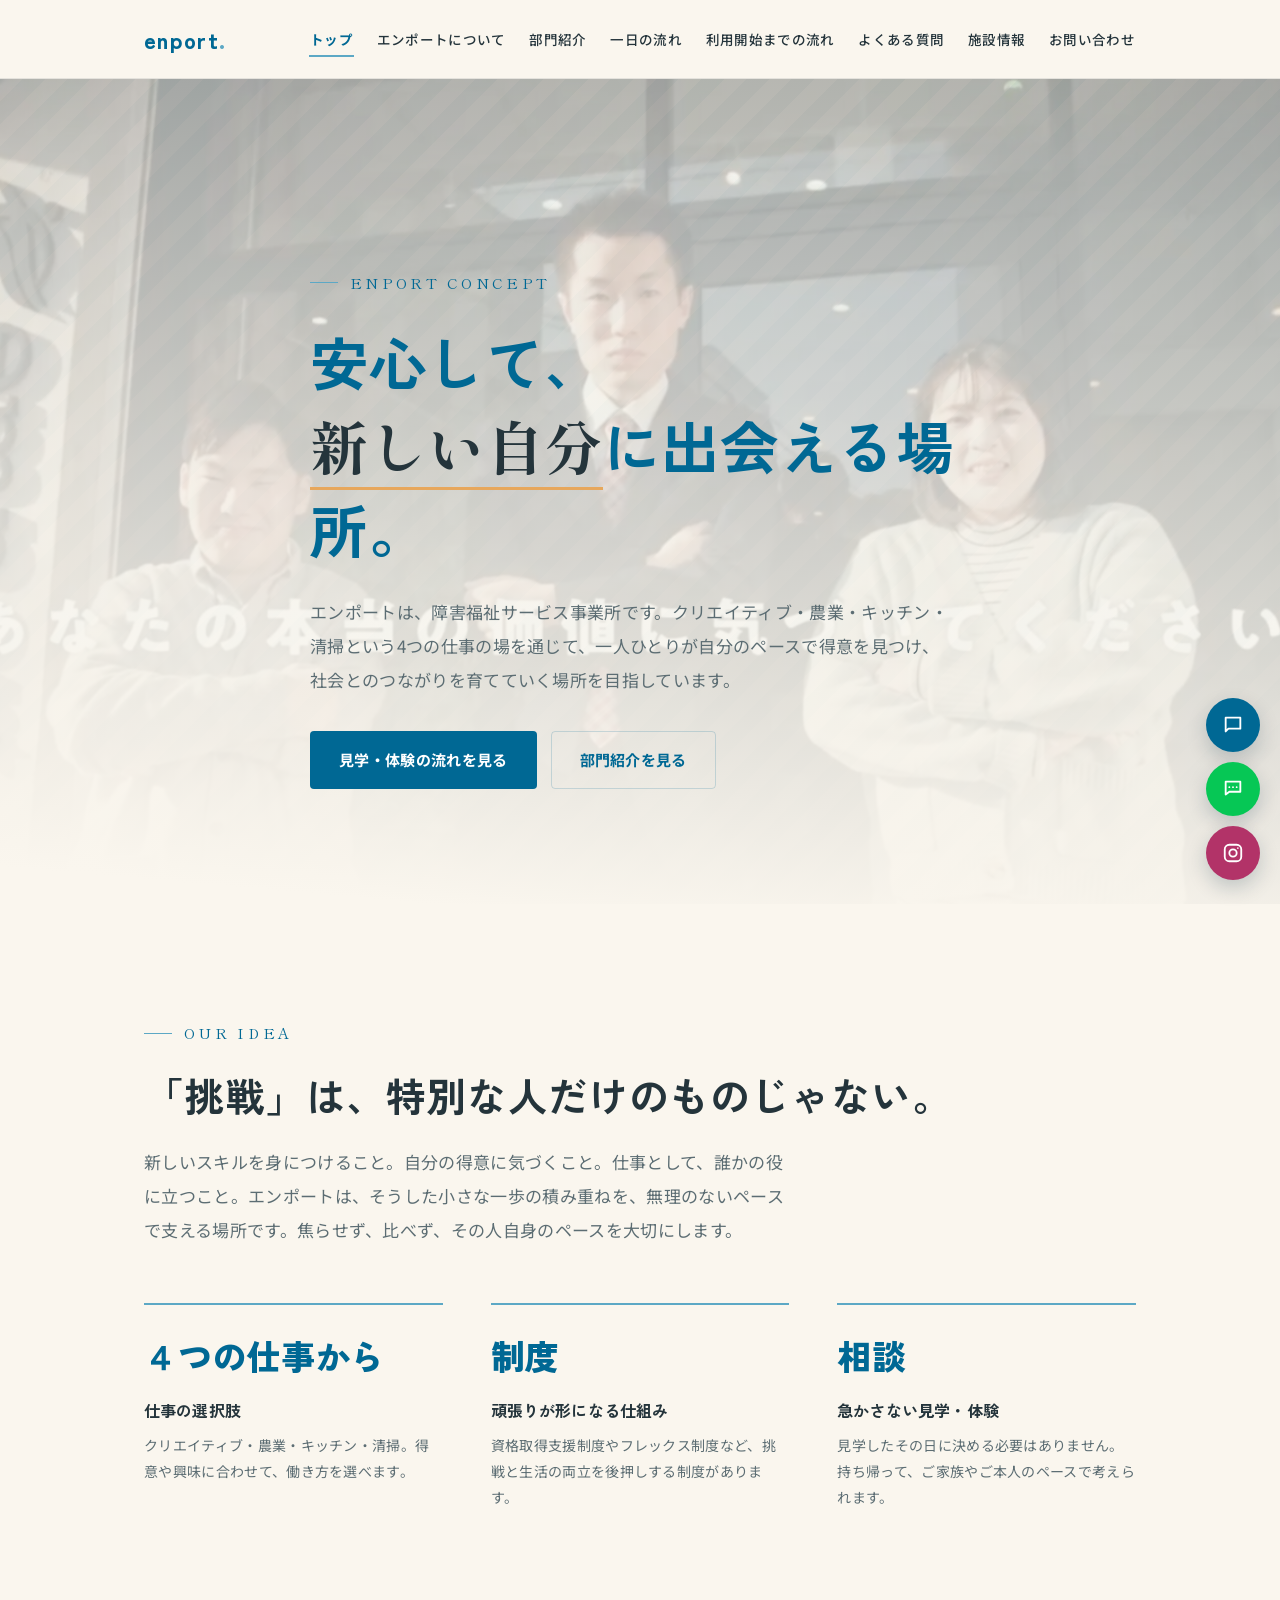
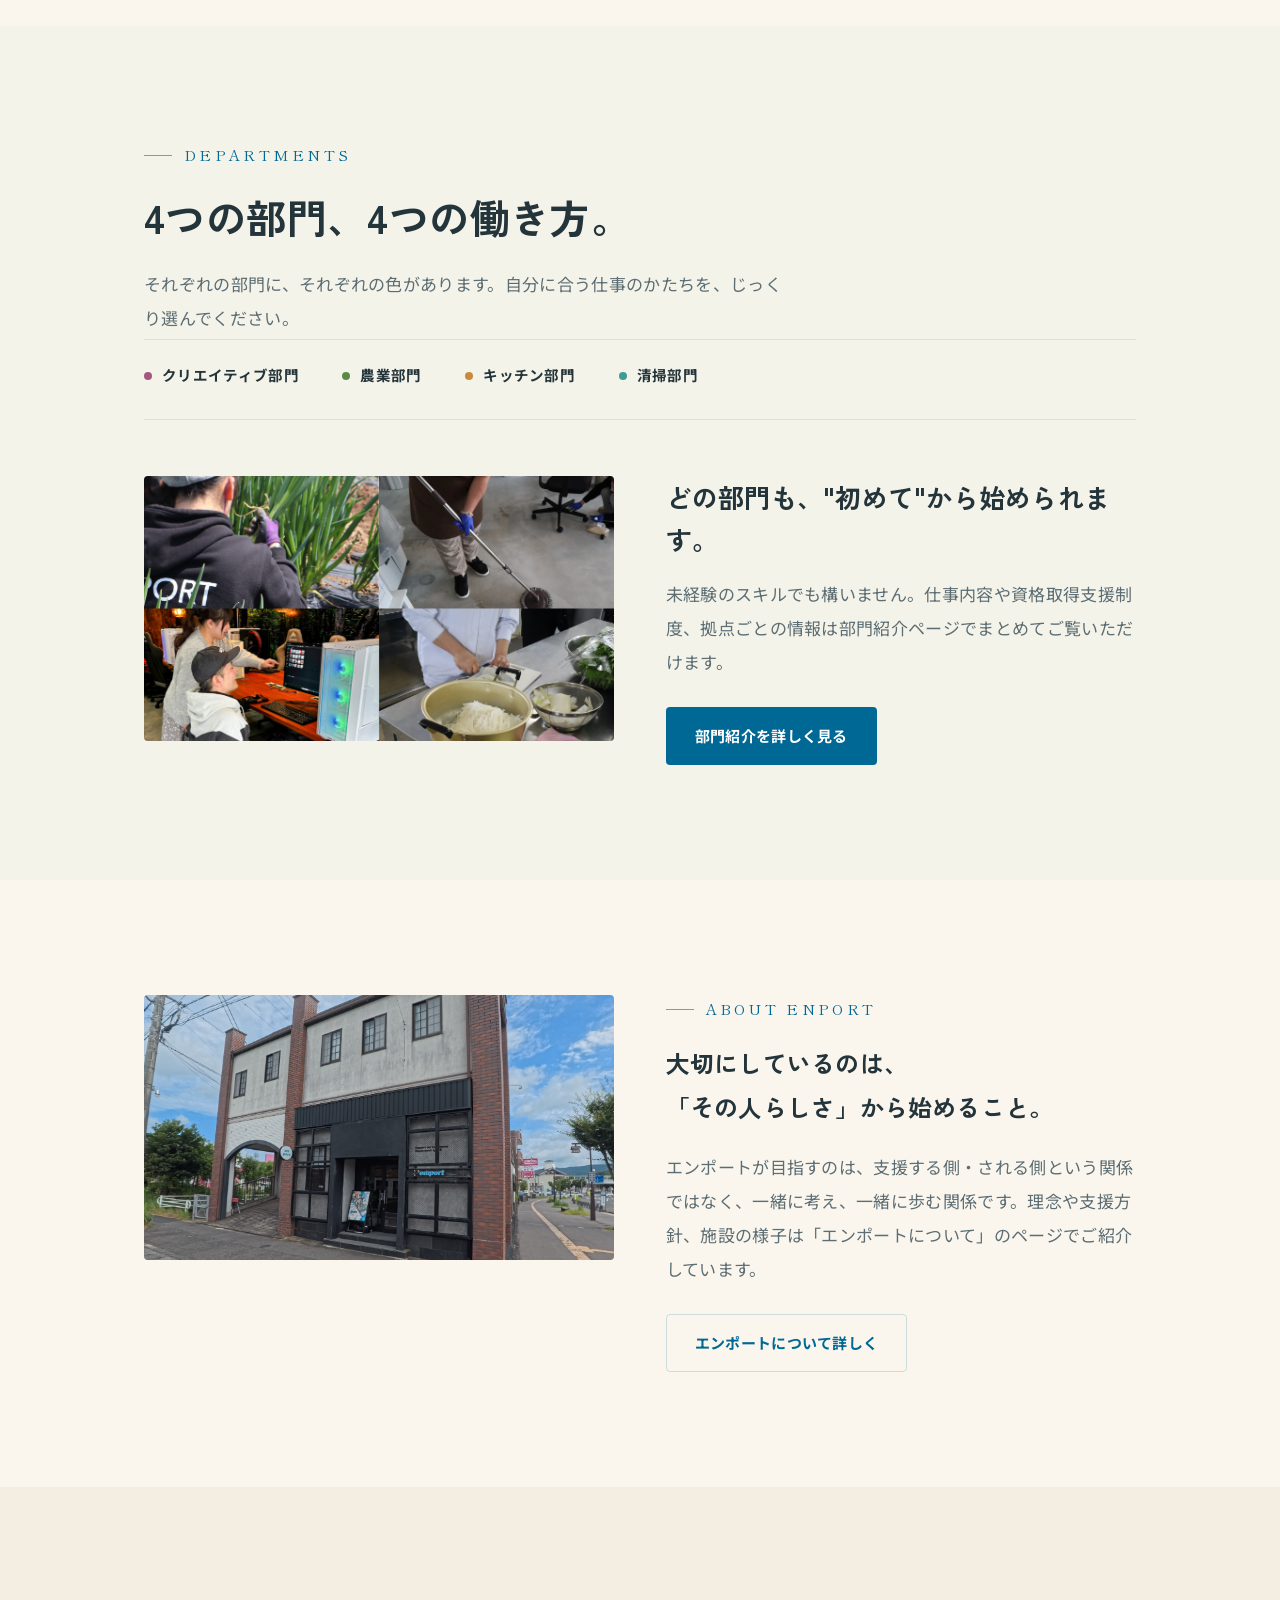
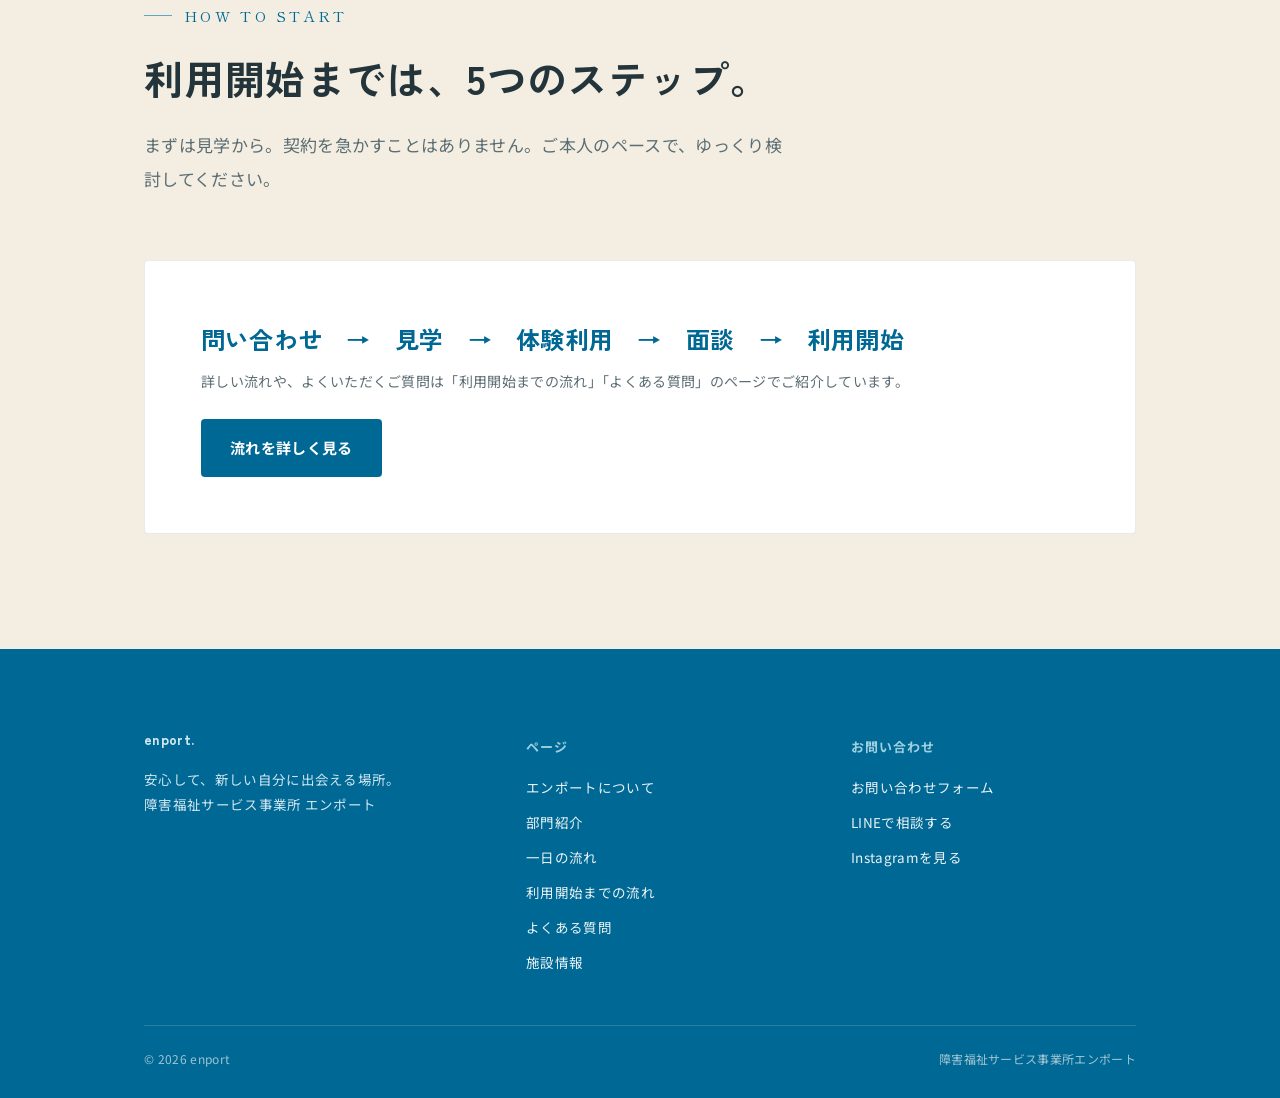
==== index.html @ c1e2d9fb "Add files via upload" ====
<!DOCTYPE html>
<html lang="ja">
<head>
<meta charset="UTF-8">
<meta name="viewport" content="width=device-width, initial-scale=1.0">
<title>エンポート｜安心して、一歩を踏み出せる場所</title>
<meta name="description" content="エンポートは、クリエイティブ・農業・キッチン・清掃の4つの部門から自分に合った働き方を選べる福祉サービス事業所です。見学・体験は随時受付中。">
<link rel="stylesheet" href="css/style.css">
</head>
<body>

<header class="site-header">
  <div class="wrap">
    <a href="index.html" class="logo">enport<span>.</span></a>
    <nav class="main-nav" id="mainNav">
      <ul>
        <li><a href="index.html" aria-current="page">トップ</a></li>
        <li><a href="about.html">エンポートについて</a></li>
        <li><a href="departments.html">部門紹介</a></li>
        <li><a href="daily-flow.html">一日の流れ</a></li>
        <li><a href="process.html">利用開始までの流れ</a></li>
        <li><a href="faq.html">よくある質問</a></li>
        <li><a href="access.html">施設情報</a></li>
        <li><a href="contact.html">お問い合わせ</a></li>
      </ul>
    </nav>
    <button class="nav-toggle" aria-expanded="false" aria-controls="mainNav" aria-label="メニューを開く">
      <span></span>
    </button>
  </div>
</header>

<main>

  <!-- ============================================================
       HERO ─ 背景動画（薄い透過）＋ 明るいスクリムで文字を読みやすく
       使用予定動画：images/top-main-video.mp4
       代替ポスター画像：images/top-main-poster.jpg
       ============================================================ -->
  <section class="hero hero--video">
    <div class="hero-media" style="--ph-a:#dce9ec;--ph-b:#c9dee3;">
      <video class="hero-video" autoplay muted loop playsinline
             poster="images/top-main-poster.jpg"
             onerror="this.style.display='none'">
        <!-- 使用予定動画：PC作業／デザイン制作／調理風景／農作業／清掃活動／利用者とスタッフの関わり を短いカットでつないだループ映像 -->
        <source src="images/top-main-video.mp4" type="video/mp4">
      </video>
    </div>
    <div class="hero-scrim"></div>

    <div class="wrap hero-copy-wrap">
      <div class="hero-copy">
        <p class="eyebrow">ENPORT CONCEPT</p>
        <h1>安心して、<br><em>新しい自分</em>に出会える場所。</h1>
        <p class="lede">エンポートは、障害福祉サービス事業所です。クリエイティブ・農業・キッチン・清掃という4つの仕事の場を通じて、一人ひとりが自分のペースで得意を見つけ、社会とのつながりを育てていく場所を目指しています。</p>
        <div class="hero-cta">
          <a href="process.html" class="btn btn--primary">見学・体験の流れを見る</a>
          <a href="departments.html" class="btn btn--ghost">部門紹介を見る</a>
        </div>
      </div>
    </div>
  </section>

  <!-- PHILOSOPHY -->
  <section class="section">
    <div class="wrap">
      <p class="eyebrow reveal">OUR IDEA</p>
      <h2 class="headline reveal">「挑戦」は、特別な人だけのものじゃない。</h2>
      <p class="lede reveal" style="margin-top:20px;">新しいスキルを身につけること。自分の得意に気づくこと。仕事として、誰かの役に立つこと。エンポートは、そうした小さな一歩の積み重ねを、無理のないペースで支える場所です。焦らせず、比べず、その人自身のペースを大切にします。</p>

      <div class="value-row">
        <div class="value-item reveal">
          <p class="num">４つの仕事から</p>
          <h4>仕事の選択肢</h4>
          <p>クリエイティブ・農業・キッチン・清掃。得意や興味に合わせて、働き方を選べます。</p>
        </div>
        <div class="value-item reveal delay-1">
          <p class="num">制度</p>
          <h4>頑張りが形になる仕組み</h4>
          <p>資格取得支援制度やフレックス制度など、挑戦と生活の両立を後押しする制度があります。</p>
        </div>
        <div class="value-item reveal delay-2">
          <p class="num">相談</p>
          <h4>急かさない見学・体験</h4>
          <p>見学したその日に決める必要はありません。持ち帰って、ご家族やご本人のペースで考えられます。</p>
        </div>
      </div>
    </div>
  </section>

  <!-- DEPARTMENTS ─ カード羅列ではなくテキストタブ＋1枚の写真で導線 -->
  <section class="section section--wash">
    <div class="wrap">
      <p class="eyebrow reveal">DEPARTMENTS</p>
      <h2 class="headline reveal">4つの部門、4つの働き方。</h2>
      <p class="lede reveal" style="margin-top:20px;">それぞれの部門に、それぞれの色があります。自分に合う仕事のかたちを、じっくり選んでください。</p>

      <div class="dept-tabs reveal">
        <a href="departments.html#creative" class="dept-tab" style="--tab-color:var(--dept-creative)"><span class="dot"></span>クリエイティブ部門</a>
        <a href="departments.html#agriculture" class="dept-tab" style="--tab-color:var(--dept-agri)"><span class="dot"></span>農業部門</a>
        <a href="departments.html#cooking" class="dept-tab" style="--tab-color:var(--dept-cook)"><span class="dot"></span>キッチン部門</a>
        <a href="departments.html#cleaning" class="dept-tab" style="--tab-color:var(--dept-clean)"><span class="dot"></span>清掃部門</a>
      </div>

      <div class="grid-2 mt-56">
        <div class="reveal-left">
          <div class="photo-frame photo-frame--wide">
            <!-- 使用予定画像：images/top-departments-group.jpg -->
            <img src="images/top-departments-group.jpg" alt="4部門の作業風景" class="photo-real"
                 onload="this.classList.add('is-loaded'); this.nextElementSibling.style.display='none';"
                 onerror="this.remove();">
            <span class="photo-label">写真：4部門の作業風景（コラージュ）</span>
          </div>
        </div>
        <div class="reveal-right" style="display:flex; flex-direction:column; justify-content:center;">
          <h3 class="sub-headline">どの部門も、"初めて"から始められます。</h3>
          <p class="lede" style="margin-top:18px;">未経験のスキルでも構いません。仕事内容や資格取得支援制度、拠点ごとの情報は部門紹介ページでまとめてご覧いただけます。</p>
          <a href="departments.html" class="btn btn--primary" style="margin-top:28px; align-self:flex-start;">部門紹介を詳しく見る</a>
        </div>
      </div>
    </div>
  </section>

  <!-- ABOUT TEASER -->
  <section class="section">
    <div class="wrap grid-2">
      <div class="reveal-left">
        <div class="photo-frame photo-frame--wide">
          <!-- 使用予定画像：images/top-concept.jpg -->
          <img src="images/top-concept.jpg" alt="施設外観、または相談風景" class="photo-real"
               onload="this.classList.add('is-loaded'); this.nextElementSibling.style.display='none';"
               onerror="this.remove();">
          <span class="photo-label">写真：施設外観 または 相談風景</span>
        </div>
      </div>
      <div class="reveal-right">
        <p class="eyebrow">ABOUT ENPORT</p>
        <h2 class="sub-headline">大切にしているのは、<br>「その人らしさ」から始めること。</h2>
        <p class="lede" style="margin-top:20px;">エンポートが目指すのは、支援する側・される側という関係ではなく、一緒に考え、一緒に歩む関係です。理念や支援方針、施設の様子は「エンポートについて」のページでご紹介しています。</p>
        <a href="about.html" class="btn btn--ghost" style="margin-top:28px;">エンポートについて詳しく</a>
      </div>
    </div>
  </section>

  <!-- PROCESS TEASER（明るいパネルに変更） -->
  <section class="section section--paper-deep">
    <div class="wrap">
      <p class="eyebrow reveal">HOW TO START</p>
      <h2 class="headline reveal">利用開始までは、5つのステップ。</h2>
      <p class="lede reveal" style="margin-top:20px;">まずは見学から。契約を急かすことはありません。ご本人のペースで、ゆっくり検討してください。</p>

      <div class="cta-band reveal">
        <div>
          <h3>問い合わせ　→　見学　→　体験利用　→　面談　→　利用開始</h3>
          <p>詳しい流れや、よくいただくご質問は「利用開始までの流れ」「よくある質問」のページでご紹介しています。</p>
        </div>
        <a href="process.html" class="btn btn--primary">流れを詳しく見る</a>
      </div>
    </div>
  </section>

</main>

<footer class="site-footer">
  <div class="wrap">
    <div class="footer-grid">
      <div>
        <p class="footer-logo">enport.</p>
        <p>安心して、新しい自分に出会える場所。<br>障害福祉サービス事業所 エンポート</p>
      </div>
      <div>
        <h5>ページ</h5>
        <ul>
          <li><a href="about.html">エンポートについて</a></li>
          <li><a href="departments.html">部門紹介</a></li>
          <li><a href="daily-flow.html">一日の流れ</a></li>
          <li><a href="process.html">利用開始までの流れ</a></li>
          <li><a href="faq.html">よくある質問</a></li>
          <li><a href="access.html">施設情報</a></li>
        </ul>
      </div>
      <div>
        <h5>お問い合わせ</h5>
        <ul>
          <li><a href="contact.html">お問い合わせフォーム</a></li>
          <li><a href="#">LINEで相談する</a></li>
          <li><a href="#">Instagramを見る</a></li>
        </ul>
      </div>
    </div>
    <div class="footer-bottom">
      <p>&copy; <span data-year></span> enport</p>
      <p>障害福祉サービス事業所エンポート</p>
    </div>
  </div>
</footer>

<div class="floating-contact">
  <a href="contact.html" class="fc-btn fc-btn--contact" data-label="お問い合わせ" aria-label="お問い合わせ">
    <svg viewBox="0 0 24 24" fill="none" stroke="currentColor" stroke-width="2" stroke-linecap="round" stroke-linejoin="round"><path d="M4 4h16v12H7l-3 3z"/></svg>
  </a>
  <a href="#" class="fc-btn fc-btn--line" data-label="LINEで相談" aria-label="LINEで相談">
    <svg viewBox="0 0 24 24" fill="none" stroke="currentColor" stroke-width="2" stroke-linecap="round" stroke-linejoin="round"><path d="M4 4h16v11H8l-4 3z"/><path d="M8 10h.01M12 10h.01M16 10h.01"/></svg>
  </a>
  <a href="#" class="fc-btn fc-btn--instagram" data-label="Instagramを見る" aria-label="Instagramを見る">
    <svg viewBox="0 0 24 24" fill="none" stroke="currentColor" stroke-width="2" stroke-linecap="round" stroke-linejoin="round"><rect x="3" y="3" width="18" height="18" rx="5"/><circle cx="12" cy="12" r="4"/><circle cx="17.3" cy="6.7" r="0.9" fill="currentColor" stroke="none"/></svg>
  </a>
</div>

<script src="js/main.js"></script>
</body>
</html>
---- css/style.css ----
@import url('https://fonts.googleapis.com/css2?family=Noto+Sans+JP:wght@400;500;600;700&family=Zen+Kaku+Gothic+New:wght@500;700;900&family=Shippori+Mincho:wght@500;600&display=swap');

/* =========================================================
   Design Tokens
   ========================================================= */
:root{
  /* Brand core */
  --deep: #006894;
  --sky: #5ca8c5;
  --green-wash: rgba(68,149,82,0.03);

  /* Paper & ink */
  --paper: #FAF6EE;
  --paper-deep: #F3EEE1;
  --ink: #24343B;
  --ink-soft: #5C6D73;
  --line: rgba(0,104,148,0.18);
  --line-soft: rgba(36,52,59,0.10);

  /* Department index colors ─ カラフルだが同系統のトーンで統一 */
  --dept-creative: #A6567C;   /* クリエイティブ：創造の紫紅 */
  --dept-agri:     #5C8A46;   /* 農業：葉の緑 */
  --dept-cook:     #C98A3C;   /* 調理：温かい琥珀 */
  --dept-clean:    #3E9C93;   /* 清掃：清潔なティール */

  /* Sunlit accent（陽だまり） */
  --sun: #E7A75C;
  --sun-deep: #C98639;

  /* Type */
  --font-display: 'Zen Kaku Gothic New', 'Noto Sans JP', sans-serif;
  --font-body: 'Noto Sans JP', sans-serif;
  --font-accent: 'Shippori Mincho', serif;

  /* Layout */
  --content-w: 1120px;
  --gutter: clamp(20px, 5vw, 64px);
  --radius-s: 4px;
}

*{ box-sizing: border-box; }
html{ scroll-behavior: smooth; }
body{
  margin:0;
  font-family: var(--font-body);
  color: var(--ink);
  background: var(--paper);
  line-height: 1.85;
  -webkit-font-smoothing: antialiased;
  letter-spacing: .02em;
}
img{ max-width:100%; display:block; }
a{ color: inherit; text-decoration: none; }
h1,h2,h3,h4{ font-family: var(--font-display); margin:0; font-weight:700; letter-spacing: .01em; }
p{ margin:0; }
ul{ margin:0; padding:0; list-style:none; }
button{ font-family: inherit; }

:focus-visible{
  outline: 3px solid var(--sun-deep);
  outline-offset: 3px;
}

@media (prefers-reduced-motion: reduce){
  *{ animation-duration:.001ms !important; animation-iteration-count:1 !important; transition-duration:.001ms !important; scroll-behavior:auto !important; }
}

.wrap{
  max-width: var(--content-w);
  margin: 0 auto;
  padding-left: var(--gutter);
  padding-right: var(--gutter);
}

.section{
  padding: clamp(56px, 9vw, 132px) 0;
}
.section--wash{ background: var(--green-wash); }
.section--paper-deep{ background: var(--paper-deep); }

.eyebrow{
  display:flex;
  align-items:center;
  gap: 12px;
  font-family: var(--font-accent);
  font-size: 15px;
  letter-spacing: .22em;
  color: var(--deep);
  margin-bottom: 18px;
}
.eyebrow::before{
  content:"";
  width: 28px; height: 1px;
  background: var(--sky);
}
h2.headline{
  font-size: clamp(26px, 3.4vw, 40px);
  line-height: 1.5;
}
h3.sub-headline{
  font-size: clamp(20px,2.4vw,26px);
  line-height:1.6;
}

.lede{
  font-size: 17px;
  color: var(--ink-soft);
  max-width: 640px;
  line-height: 2;
}

/* =========================================================
   Header / Navigation
   ========================================================= */
.site-header{
  position: sticky; top:0; z-index: 60;
  background: rgba(250,246,238,0.92);
  backdrop-filter: blur(6px);
  border-bottom: 1px solid var(--line-soft);
}
.site-header .wrap{
  display:flex; align-items:center; justify-content:space-between;
  height: 78px;
}
.logo{
  font-family: var(--font-display);
  font-weight:900;
  font-size: 22px;
  color: var(--deep);
  letter-spacing: .06em;
}
.logo span{ color: var(--sky); }

.nav-toggle{
  display:none;
  background:none; border:none; cursor:pointer;
  width:40px; height:34px; position:relative;
}
.nav-toggle span, .nav-toggle span::before, .nav-toggle span::after{
  content:""; position:absolute; left:6px; right:6px; height:2px; background:var(--deep);
  transition: transform .25s ease, opacity .25s ease;
}
.nav-toggle span{ top:16px; }
.nav-toggle span::before{ top:-9px; }
.nav-toggle span::after{ top:9px; }
.nav-toggle[aria-expanded="true"] span{ background:transparent; }
.nav-toggle[aria-expanded="true"] span::before{ transform: translateY(9px) rotate(45deg); }
.nav-toggle[aria-expanded="true"] span::after{ transform: translateY(-9px) rotate(-45deg); }

.main-nav ul{ display:flex; gap: clamp(13px,1.7vw,26px); }
.main-nav a{
  font-size: 13.5px; font-weight:500; color: var(--ink);
  position:relative; padding: 4px 1px;
  white-space:nowrap;
}
.main-nav a::after{
  content:""; position:absolute; left:0; right:0; bottom:-4px; height:2px;
  background: var(--sky); transform: scaleX(0); transform-origin:left;
  transition: transform .25s ease;
}
.main-nav a:hover::after, .main-nav a[aria-current="page"]::after{ transform: scaleX(1); }
.main-nav a[aria-current="page"]{ color: var(--deep); font-weight:700; }

/* =========================================================
   Buttons
   ========================================================= */
.btn{
  display:inline-flex; align-items:center; gap:10px;
  padding: 14px 28px;
  font-size: 15px; font-weight:700;
  border-radius: var(--radius-s);
  border: 1px solid transparent;
  cursor:pointer;
  transition: transform .18s ease, background .2s ease, color .2s ease, border-color .2s ease;
}
.btn--primary{ background: var(--deep); color:#fff; }
.btn--primary:hover{ background:#075276; transform: translateY(-2px); }
.btn--sun{ background: var(--sun); color:#3A2A12; }
.btn--sun:hover{ background: var(--sun-deep); color:#fff; transform: translateY(-2px); }
.btn--ghost{ background:transparent; border-color: var(--line); color: var(--deep); }
.btn--ghost:hover{ border-color: var(--deep); transform: translateY(-2px); }
.btn--ghost.on-deep{ color:#fff; border-color: rgba(255,255,255,.5); }

/* =========================================================
   Hero
   ========================================================= */
.hero{
  position:relative;
  padding: clamp(56px,9vw,120px) 0 clamp(64px,9vw,120px);
  overflow:hidden;
}
.hero::before{
  content:"";
  position:absolute; inset:0;
  background:
    radial-gradient(720px 420px at 82% -10%, rgba(92,168,197,.16), transparent 60%),
    var(--green-wash);
  z-index:-1;
}

/* ---- Video hero (top page) ---- */
.hero--video{
  min-height: min(88vh, 780px);
  display:flex; align-items:center;
  padding: clamp(126px,15vw,190px) 0 clamp(72px,9vw,120px);
}
.hero--video::before{ display:none; }
.hero-media{
  position:absolute; inset:0; z-index:-2;
  background: repeating-linear-gradient(135deg, var(--ph-a,#dce9ec), var(--ph-a,#dce9ec) 16px, var(--ph-b,#c9dee3) 16px, var(--ph-b,#c9dee3) 32px);
}
.hero-video{
  position:absolute; inset:0; width:100%; height:100%;
  object-fit:cover; opacity:.5;
  transform: scale(1.08) translateY(var(--parallax, 0px));
}
.hero-scrim{
  position:absolute; inset:0; z-index:-1;
  background: linear-gradient(185deg, rgba(250,246,238,.32) 0%, rgba(250,246,238,.74) 58%, var(--paper) 96%);
}
.hero--video .hero-copy{ max-width: 660px; }
.hero-copy-wrap{ position:relative; z-index:2; }

@keyframes fadeUpIn{ from{ opacity:0; transform:translateY(18px); } to{ opacity:1; transform:none; } }
.hero-copy .eyebrow{ margin-bottom: 22px; animation: fadeUpIn .8s ease both; animation-delay:.05s; }
.hero-copy h1{
  font-size: clamp(32px, 5vw, 58px);
  line-height: 1.45;
  color: var(--deep);
  animation: fadeUpIn .9s ease both; animation-delay:.22s;
}
.hero-copy h1 em{
  font-style: normal; font-family: var(--font-accent);
  color: var(--ink);
  border-bottom: 3px solid var(--sun);
}
.hero-copy .lede{ margin-top: 24px; margin-bottom: 34px; animation: fadeUpIn .9s ease both; animation-delay:.4s; }
.hero-cta{ display:flex; gap:14px; flex-wrap:wrap; animation: fadeUpIn .9s ease both; animation-delay:.58s; }

.hero-grid{
  display:grid; grid-template-columns: 1.05fr .95fr; gap: clamp(32px,5vw,72px); align-items:center;
}
.hero-photo .photo-frame{ aspect-ratio: 4/5; }

/* =========================================================
   Photo frame ─ signature device（固定比率＋実写真フォールバック）
   ========================================================= */
.photo-frame{
  position:relative;
  aspect-ratio: 4/3;
  border-radius: var(--radius-s);
  overflow:hidden;
  background: repeating-linear-gradient(135deg, var(--ph-a,#dce7ea), var(--ph-a,#dce7ea) 14px, var(--ph-b,#cfe0e4) 14px, var(--ph-b,#cfe0e4) 28px);
}
.photo-frame::before{
  content:"";
  position:absolute; inset:0;
  border: 1px solid var(--line);
  transform: translate(10px,10px);
  z-index:-1;
  border-radius: var(--radius-s);
}
.photo-real{
  position:absolute; inset:0; width:100%; height:100%;
  object-fit:cover;
  opacity:0; transform: scale(1.05);
  transition: opacity 1s ease, transform 1.6s cubic-bezier(.16,.7,.2,1);
}
.photo-real.is-loaded{ opacity:1; transform:scale(1); }
.photo-label{
  position:absolute; left:0; right:0; bottom:0;
  display:flex; align-items:flex-end;
  min-height:100%;
  background: linear-gradient(180deg, rgba(0,104,148,0) 55%, rgba(0,60,86,.55) 100%);
  color:#fff; font-size:13px; font-weight:600; letter-spacing:.04em;
  padding: 14px 16px;
}
.photo-frame--sq{ aspect-ratio: 1/1; }
.photo-frame--wide{ aspect-ratio: 16/9; }
.photo-frame--tall{ aspect-ratio: 3/4; }

/* =========================================================
   Department quick-nav（カード型を避けたテキストタブ）
   ========================================================= */
.dept-tabs{
  display:flex; flex-wrap:wrap; gap: clamp(20px,3.4vw,44px);
  padding: 22px 0; margin-top: 4px;
  border-top:1px solid var(--line-soft); border-bottom:1px solid var(--line-soft);
}
.dept-tab{
  display:inline-flex; align-items:center; gap:10px;
  font-size:14.5px; font-weight:700; color:var(--ink);
  padding-bottom:6px; border-bottom:2px solid transparent;
  transition: border-color .2s ease, color .2s ease;
}
.dept-tab:hover{ border-color: var(--tab-color, var(--sky)); color: var(--tab-color, var(--deep)); }
.dept-tab .dot{ width:8px; height:8px; border-radius:50%; background: var(--tab-color, var(--sky)); flex-shrink:0; }

/* =========================================================
   Philosophy / stats strip
   ========================================================= */
.value-row{
  display:grid; grid-template-columns: repeat(3,1fr); gap: clamp(20px,4vw,48px);
  margin-top: 56px;
}
.value-item{ border-top: 2px solid var(--sky); padding-top: 20px; }
.value-item .num{ font-family: var(--font-display); font-size: 34px; color: var(--deep); font-weight:900; }
.value-item h4{ font-size:16px; margin: 8px 0 8px; }
.value-item p{ font-size: 14px; color: var(--ink-soft); }

/* =========================================================
   Department sections (departments.html)
   ========================================================= */
.dept-section{
  scroll-margin-top: 100px;
  padding: clamp(64px,9vw,128px) 0;
  border-bottom: 1px solid var(--line-soft);
  overflow:hidden;
}
.dept-section:last-of-type{ border-bottom:none; }
.dept-head{ margin-bottom: 32px; }
.dept-eyebrow{
  display:flex; align-items:center; gap:12px;
  font-family: var(--font-accent); font-size:14px; letter-spacing:.2em; font-weight:600;
  color: var(--dept-color, var(--deep));
  margin-bottom: 14px;
}
.dept-eyebrow::before{ content:""; width:28px; height:1px; background: currentColor; }
.dept-name-jp{ font-size: clamp(26px,3.6vw,40px); }

.dept-body{
  display:grid; grid-template-columns: 1fr 1fr; gap: clamp(32px,5vw,64px); align-items:center;
}
.dept-body.reverse{ direction: rtl; }
.dept-body.reverse > *{ direction: ltr; }

/* ---- Alternating slide-in reveal ---- */
.reveal-left{
  opacity:0; transform: translateX(-56px);
  transition: opacity 1s cubic-bezier(.16,.7,.2,1), transform 1s cubic-bezier(.16,.7,.2,1);
}
.reveal-left.is-visible{ opacity:1; transform:none; }
.reveal-right{
  opacity:0; transform: translateX(56px);
  transition: opacity 1s cubic-bezier(.16,.7,.2,1), transform 1s cubic-bezier(.16,.7,.2,1);
}
.reveal-right.is-visible{ opacity:1; transform:none; }
.delay-1.is-visible{ transition-delay:.1s; }
.delay-2.is-visible{ transition-delay:.2s; }

.task-list{ margin-top: 18px; }
.task-list li{
  padding: 12px 0 12px 22px; position:relative;
  border-top: 1px solid var(--line-soft);
  font-size: 14.5px;
}
.task-list li:last-child{ border-bottom: 1px solid var(--line-soft); }
.task-list li::before{
  content:""; position:absolute; left:0; top:20px;
  width:8px; height:8px; border-radius:50%;
  background: var(--dept-color, var(--sky));
}

.perk-box{
  margin-top: 22px;
  background: var(--paper-deep);
  border-left: 3px solid var(--dept-color, var(--sky));
  padding: 18px 22px;
  border-radius: 0 var(--radius-s) var(--radius-s) 0;
}
.perk-box .perk-label{
  font-size:12.5px; font-weight:700; letter-spacing:.08em; color: var(--dept-color, var(--deep));
  margin-bottom:6px;
}
.perk-box p{ font-size:14px; color: var(--ink-soft); }

/* =========================================================
   Timeline (daily-flow.html)
   ========================================================= */
.timeline{ margin-top: 40px; }
.timeline-row{
  display:grid; grid-template-columns: 96px 1fr; gap: 24px;
  padding: 22px 0;
  border-top: 1px solid var(--line-soft);
}
.timeline-row:last-child{ border-bottom: 1px solid var(--line-soft); }
.timeline-time{
  font-family: var(--font-display); font-weight:700; color: var(--deep); font-size:18px;
}
.timeline-label{ font-size:14px; color: var(--ink-soft); margin-top:4px; }
.timeline-content h4{ font-size:16px; }

.flex-note{
  margin-top: 48px;
  background: var(--green-wash);
  padding: clamp(24px,4vw,40px);
  border-radius: var(--radius-s);
  border-left: 3px solid var(--dept-creative);
}
.flex-note .perk-label{
  font-size:12.5px; font-weight:700; letter-spacing:.08em; color: var(--dept-creative);
  margin-bottom:10px;
}

/* =========================================================
   Process (process.html)
   ========================================================= */
.process-steps{
  margin-top: 56px;
  display:flex; flex-direction:column;
}
.process-step{
  display:grid; grid-template-columns: 64px 1fr; gap: 24px;
  padding: 30px 0;
  border-top: 1px solid var(--line-soft);
  position:relative;
}
.process-step:last-child{ border-bottom: 1px solid var(--line-soft); }
.process-step .step-num{
  font-family: var(--font-accent); font-size: 32px; color: var(--sky);
}
.process-step h3{ font-size:19px; margin-bottom:8px; }
.process-step p{ font-size:14.5px; color: var(--ink-soft); max-width: 60ch; }
.process-note{
  font-size: 13px; color: var(--deep); background:#fff; border:1px solid var(--line);
  display:inline-block; padding:6px 12px; border-radius: 999px; margin-top:12px;
}

/* =========================================================
   Access / info tables
   ========================================================= */
.info-table{ margin-top: 40px; width:100%; border-collapse: collapse; }
.info-table tr{ border-top: 1px solid var(--line-soft); }
.info-table tr:last-child{ border-bottom: 1px solid var(--line-soft); }
.info-table th, .info-table td{
  text-align:left; padding: 18px 16px; font-size:14.5px; vertical-align:top;
}
.info-table th{ width: 180px; color: var(--deep); font-weight:700; }
.info-table td{ color: var(--ink-soft); }

/* =========================================================
   Contact
   ========================================================= */
.contact-grid{
  display:grid; grid-template-columns: 1fr 1fr; gap: clamp(28px,5vw,64px);
  margin-top: 44px;
}
.channel-card{
  border:1px solid var(--line-soft); border-radius: var(--radius-s);
  padding: 26px 24px; display:flex; flex-direction:column; gap:10px;
}
.channel-card h3{ font-size:16px; }
.channel-card p{ font-size:13.5px; color: var(--ink-soft); }
.channel-list{ display:grid; gap:14px; grid-template-columns: 1fr 1fr; }

.form-field{ margin-bottom: 20px; }
.form-field label{ display:block; font-size:13.5px; font-weight:700; margin-bottom:8px; }
.form-field input, .form-field textarea, .form-field select{
  width:100%; padding: 13px 14px; font-family: inherit; font-size: 14.5px;
  border: 1px solid var(--line); border-radius: var(--radius-s); background:#fff; color: var(--ink);
}
.form-field textarea{ resize: vertical; min-height: 120px; }
.required{ color: var(--dept-cook); font-size:11px; margin-left:6px; font-weight:700; }

/* =========================================================
   Footer
   ========================================================= */
.site-footer{
  background: var(--deep); color: #EAF3F6;
  padding: 64px 0 28px;
}
.footer-grid{
  display:grid; grid-template-columns: 1.2fr 1fr 1fr; gap: 40px;
  padding-bottom: 40px; border-bottom: 1px solid rgba(255,255,255,.16);
}
.footer-logo{ font-family: var(--font-display); font-weight:900; font-size:22px; }
.footer-grid p{ font-size:13.5px; color:#cfe7f0; margin-top:14px; line-height:1.9; }
.footer-grid h5{ font-size:13px; letter-spacing:.08em; color:#9fd0e0; margin-bottom:16px; }
.footer-grid ul li{ margin-bottom:10px; font-size:13.5px; }
.footer-grid ul a:hover{ text-decoration: underline; }
.footer-bottom{
  padding-top: 22px; font-size:12px; color:#9fc4d1;
  display:flex; justify-content:space-between; flex-wrap:wrap; gap:10px;
}

/* =========================================================
   Floating contact ─ 常時3チャンネル表示
   ========================================================= */
.floating-contact{
  position: fixed; right: 20px; bottom: 20px; z-index: 80;
  display:flex; flex-direction:column; gap:10px;
}
.fc-btn{
  position:relative;
  width: 54px; height:54px; border-radius:50%;
  display:flex; align-items:center; justify-content:center;
  color:#fff; box-shadow: 0 8px 20px rgba(0,40,60,.20);
  transition: transform .18s ease, box-shadow .18s ease;
}
.fc-btn:hover, .fc-btn:focus-visible{
  transform: translateY(-2px) scale(1.04);
  box-shadow: 0 12px 26px rgba(0,40,60,.26);
}
.fc-btn svg{ width:22px; height:22px; }
.fc-btn--contact{ background: var(--deep); }
.fc-btn--line{ background: #06C755; }
.fc-btn--instagram{ background: #B23368; }

.fc-btn::before{
  content: attr(data-label);
  position:absolute; right:66px; top:50%;
  transform: translateY(-50%) translateX(6px);
  background:#fff; color: var(--ink); font-family: var(--font-body);
  font-size:12.5px; font-weight:700; white-space:nowrap;
  padding:8px 13px; border-radius:6px;
  box-shadow: 0 8px 20px rgba(0,40,60,.14);
  opacity:0; pointer-events:none;
  transition: opacity .18s ease, transform .18s ease;
}
.fc-btn:hover::before, .fc-btn:focus-visible::before{
  opacity:1; transform: translateY(-50%) translateX(0);
}
@media (max-width:760px){
  .fc-btn::before{ display:none; }
}

/* =========================================================
   FAQ accordion (faq.html)
   ========================================================= */
.faq-group + .faq-group{ margin-top: 60px; }
.faq-group h3{ font-size:17px; color: var(--deep); margin-bottom: 6px; }
.faq-list{ margin-top: 18px; }
.faq-item{ border-top:1px solid var(--line-soft); }
.faq-item:last-child{ border-bottom:1px solid var(--line-soft); }
.faq-item summary{
  cursor:pointer; list-style:none;
  padding: 22px 40px 22px 0; position:relative;
  font-weight:700; font-size:15px; color: var(--ink);
}
.faq-item summary::-webkit-details-marker{ display:none; }
.faq-item summary::after{
  content:"+"; position:absolute; right:2px; top:18px;
  font-family: var(--font-display); font-size:22px; font-weight:500; color: var(--deep);
  transition: transform .2s ease;
}
.faq-item[open] summary::after{ content:"−"; }
.faq-item .faq-a{
  padding: 0 40px 24px 0; font-size:14.5px; color: var(--ink-soft); max-width:68ch; line-height:1.9;
}

/* =========================================================
   Bright content panel（写真＋テキストの明るいCTA）
   ========================================================= */
.panel-photo-cta{
  display:grid; grid-template-columns: 1fr 1fr; gap: clamp(28px,4vw,56px); align-items:center;
  margin-top: 64px;
}
@media (max-width: 980px){ .panel-photo-cta{ grid-template-columns:1fr; } }
.center-head{ text-align:center; margin: 0 auto 20px; }
.center-head .lede{ margin-left:auto; margin-right:auto; }
.text-center{ text-align:center; }
.mt-56{ margin-top:56px; }
.grid-2{ display:grid; grid-template-columns:1fr 1fr; gap: clamp(24px,4vw,56px); }
.grid-3{ display:grid; grid-template-columns:repeat(3,1fr); gap: clamp(20px,3vw,36px); }

.cta-band{
  margin-top: 64px;
  padding: clamp(36px,5vw,56px);
  background: #fff;
  border: 1px solid var(--line-soft);
  border-radius: var(--radius-s);
  color: var(--ink);
  display:flex; align-items:center; justify-content:space-between; gap: 24px; flex-wrap:wrap;
}
.cta-band h3{ font-size: clamp(19px,2.4vw,24px); color: var(--deep); }
.cta-band p{ color: var(--ink-soft); margin-top:8px; font-size:14px; }

/* =========================================================
   Facility cards (access.html)
   ========================================================= */
.facility-grid{
  display:grid; grid-template-columns: 1fr 1fr; gap: 24px;
  margin-top: 44px;
}
.facility-card{
  border:1px solid var(--line-soft); border-radius: var(--radius-s);
  padding: 26px 26px 24px;
  border-top: 3px solid var(--fac-color, var(--sky));
  background:#fff;
}
.facility-tags{ display:flex; gap:8px; flex-wrap:wrap; margin-bottom:14px; }
.facility-tag{
  font-size:12px; font-weight:700; letter-spacing:.03em;
  padding: 4px 11px; border-radius: 999px;
  background: var(--fac-color, var(--sky)); color:#fff;
}
.facility-type{
  font-size:12px; font-weight:700; letter-spacing:.03em;
  padding: 4px 11px; border-radius: 999px;
  background: var(--paper-deep); color: var(--ink-soft);
}
.facility-card h3{ font-size:18px; margin-bottom:10px; }
.facility-addr{ font-size:14px; color: var(--ink-soft); line-height:1.8; }
.facility-meta{
  display:flex; align-items:center; justify-content:space-between; flex-wrap:wrap; gap:10px;
  margin-top:18px; padding-top:16px; border-top:1px solid var(--line-soft);
}
.facility-tel{ font-family: var(--font-display); font-weight:700; color: var(--deep); font-size:16px; }
.facility-tel span{ display:block; font-family: var(--font-body); font-weight:500; font-size:11.5px; color: var(--ink-soft); }
.facility-map-link{ font-size:13px; font-weight:700; color: var(--deep); border:1px solid var(--line); padding:8px 14px; border-radius:999px; }
.facility-map-link:hover{ background: var(--paper-deep); }

@media (max-width: 980px){
  .facility-grid{ grid-template-columns: 1fr; }
}
.reveal{ opacity:0; transform: translateY(18px); transition: opacity .7s ease, transform .7s ease; }
.reveal.is-visible{ opacity:1; transform:none; }

/* =========================================================
   Responsive
   ========================================================= */
@media (max-width: 980px){
  .hero-grid{ grid-template-columns:1fr; }
  .hero-photo{ order:-1; }
  .value-row{ grid-template-columns: 1fr; }
  .dept-body, .dept-body.reverse{ grid-template-columns:1fr; direction:ltr; }
  .footer-grid{ grid-template-columns:1fr; gap:28px; }
  .grid-2, .grid-3{ grid-template-columns:1fr; }
  .contact-grid{ grid-template-columns:1fr; }
}

@media (max-width: 760px){
  .nav-toggle{ display:block; }
  .main-nav{
    position:fixed; inset: 78px 0 0 0; background: var(--paper);
    transform: translateX(100%); transition: transform .28s ease;
    padding: 32px var(--gutter);
    overflow-y:auto;
  }
  .main-nav.open{ transform: translateX(0); }
  .main-nav ul{ flex-direction:column; gap: 4px; }
  .main-nav a{ display:block; padding: 16px 4px; font-size:17px; border-bottom:1px solid var(--line-soft); }
  .main-nav a::after{ display:none; }
  .dept-tabs{ gap:16px 28px; }
  .channel-list{ grid-template-columns:1fr; }
  .floating-contact{ right:14px; bottom:14px; }
  .fc-btn{ width:48px; height:48px; }
  .fc-btn svg{ width:19px; height:19px; }
  .hero--video{ min-height:78vh; }
}
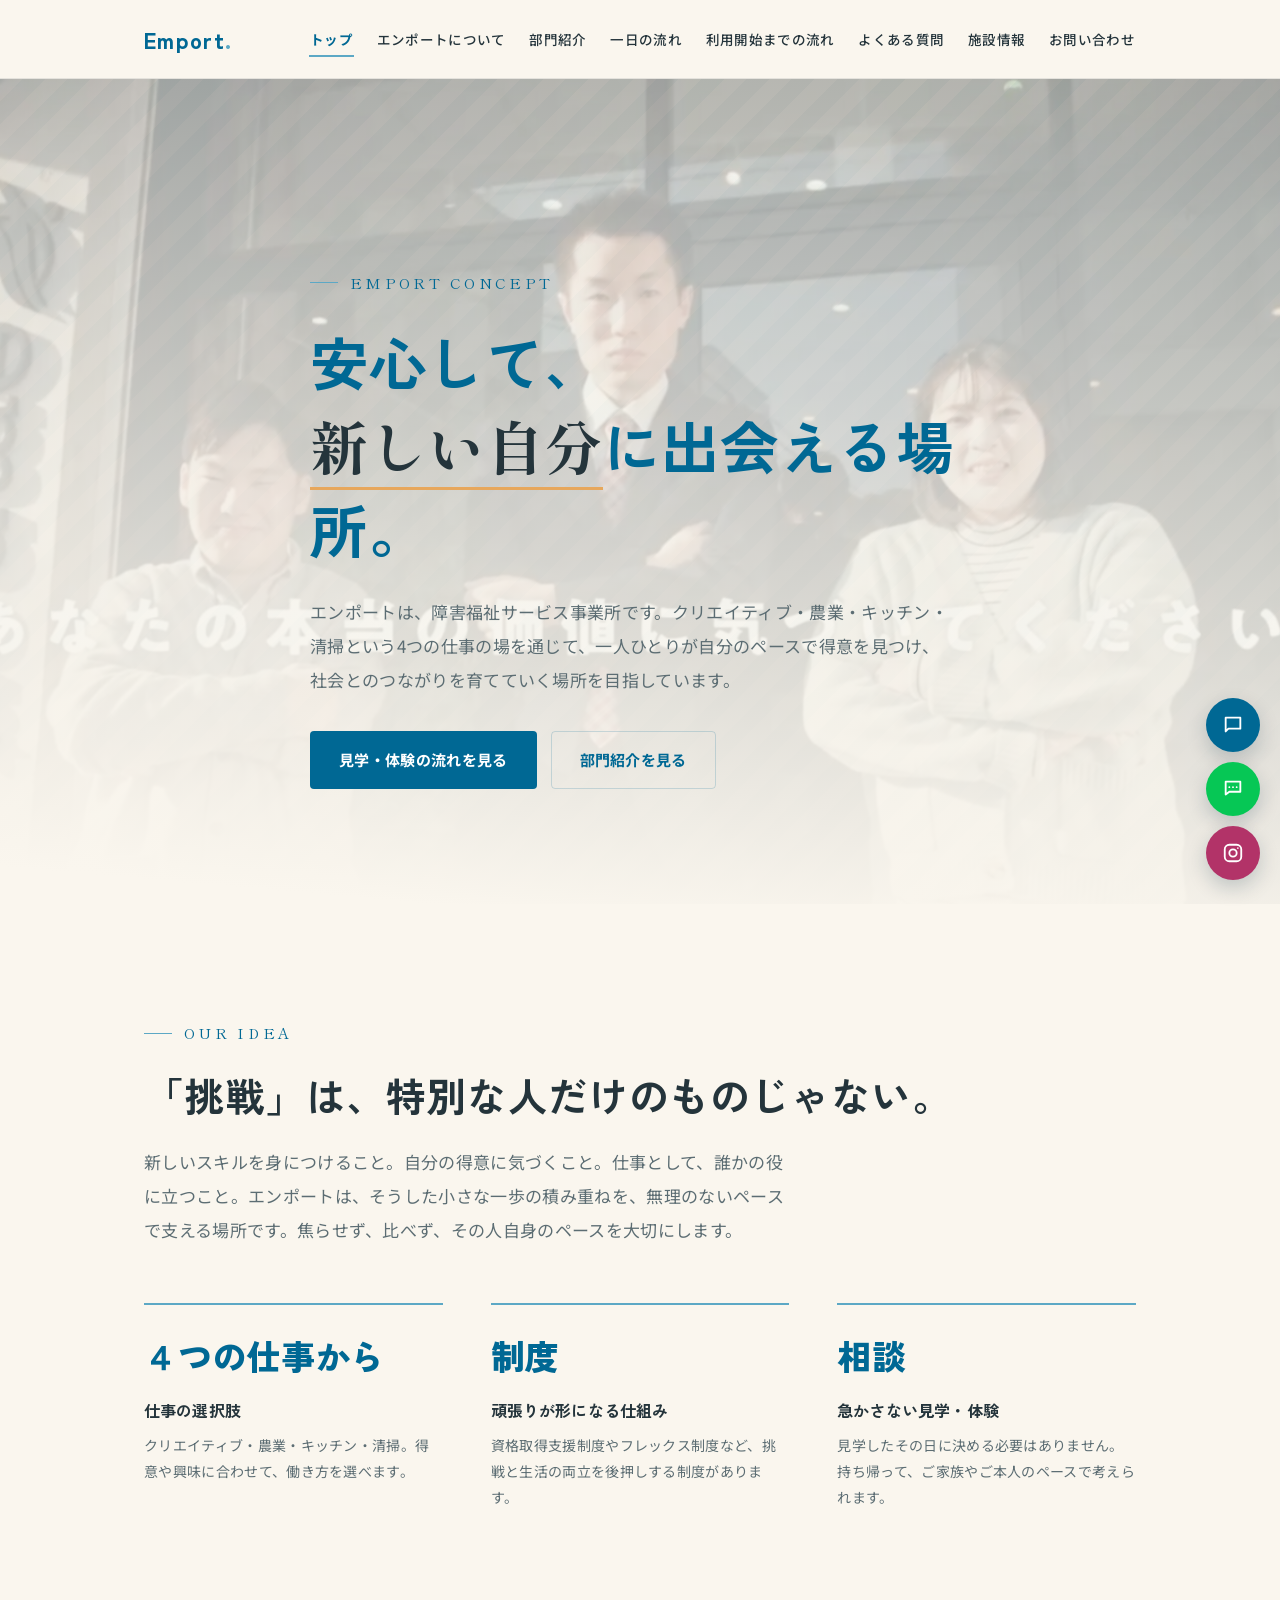
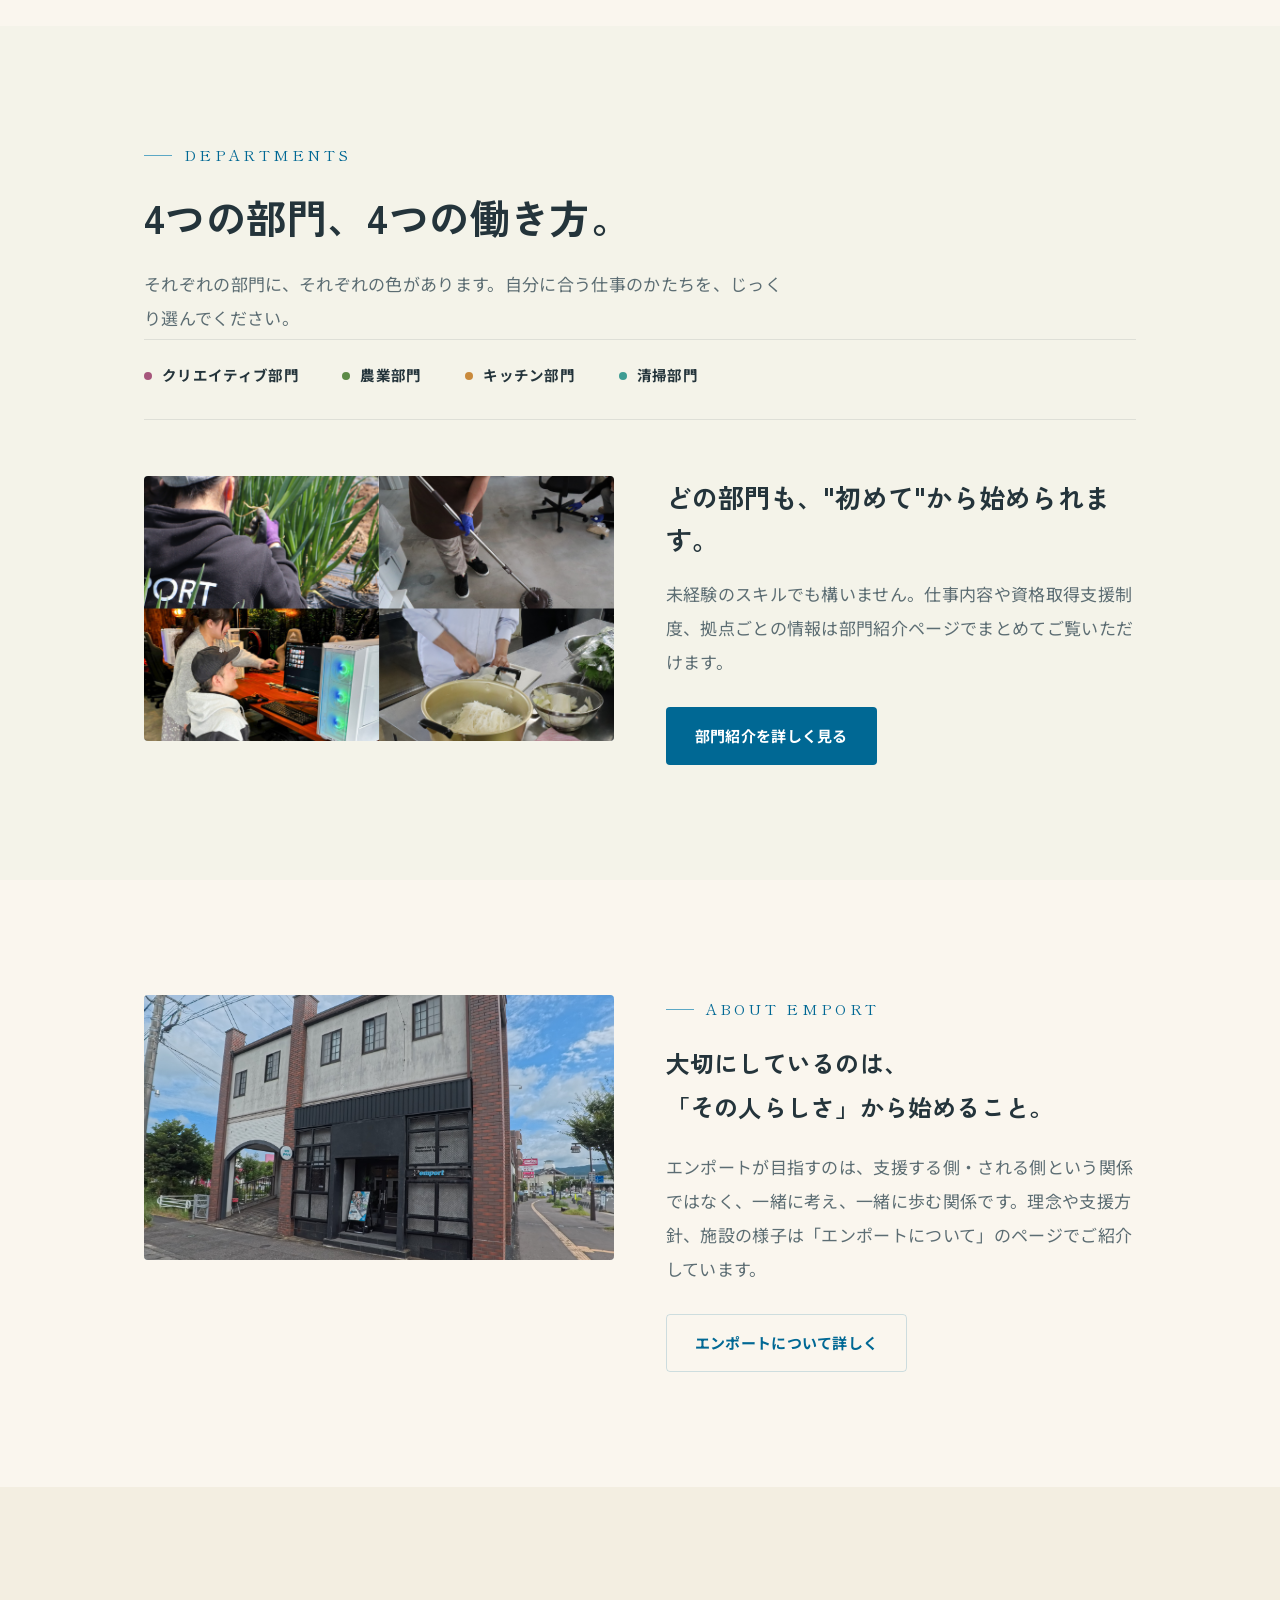
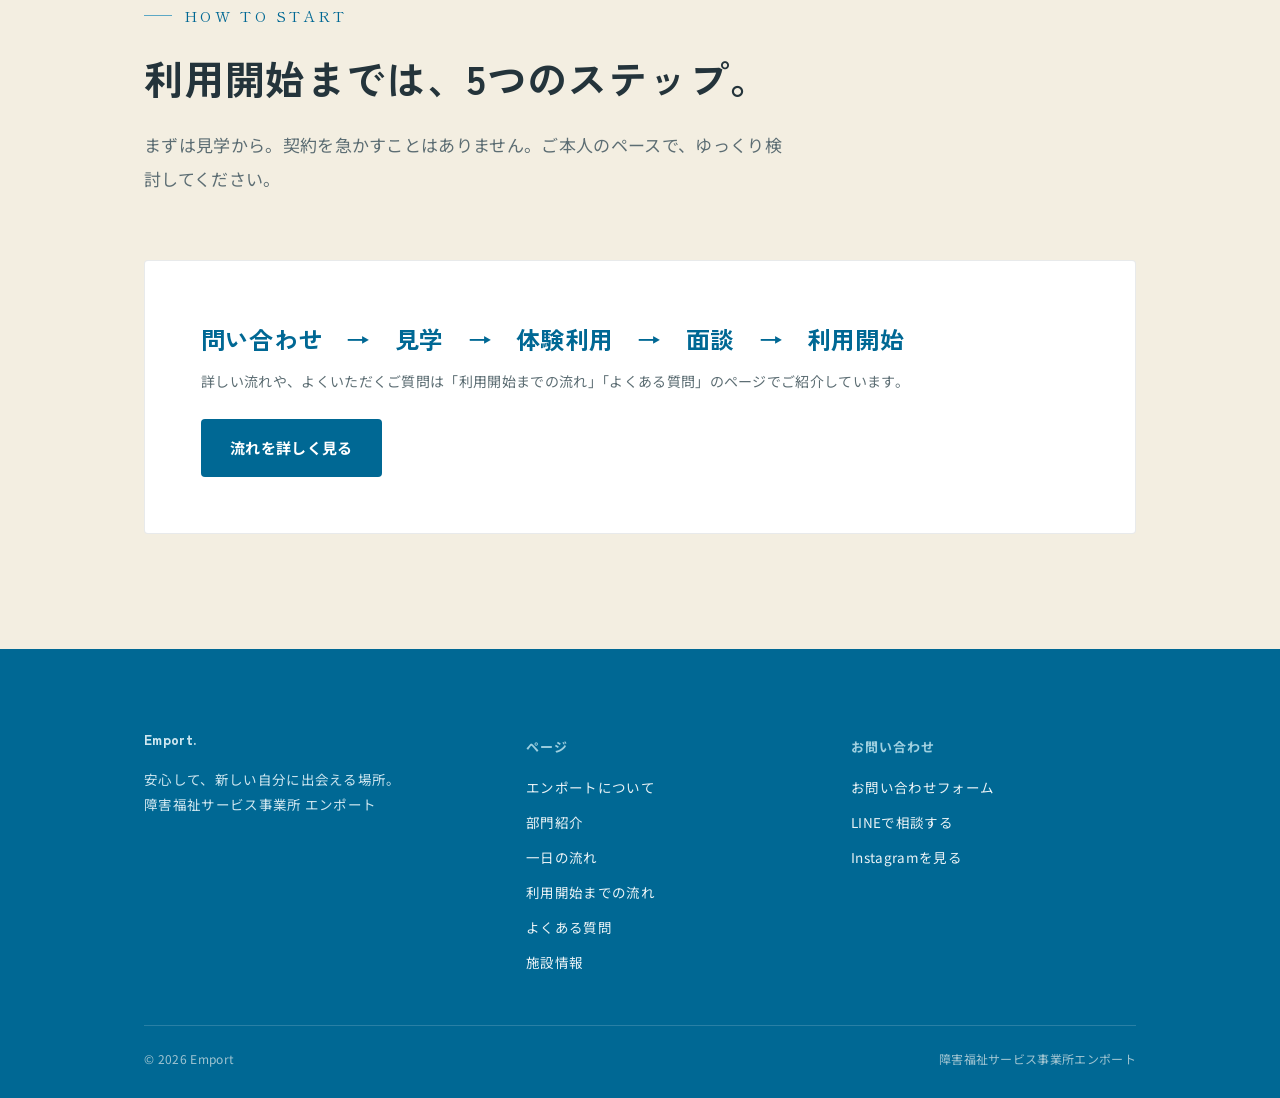
==== commit 712a7b39: "Update index.html" ====
--- a/index.html
+++ b/index.html
@@ -11,7 +11,7 @@
 
 <header class="site-header">
   <div class="wrap">
-    <a href="index.html" class="logo">enport<span>.</span></a>
+    <a href="index.html" class="logo">Emport<span>.</span></a>
     <nav class="main-nav" id="mainNav">
       <ul>
         <li><a href="index.html" aria-current="page">トップ</a></li>
@@ -50,7 +50,7 @@
 
     <div class="wrap hero-copy-wrap">
       <div class="hero-copy">
-        <p class="eyebrow">ENPORT CONCEPT</p>
+        <p class="eyebrow">EMPORT CONCEPT</p>
         <h1>安心して、<br><em>新しい自分</em>に出会える場所。</h1>
         <p class="lede">エンポートは、障害福祉サービス事業所です。クリエイティブ・農業・キッチン・清掃という4つの仕事の場を通じて、一人ひとりが自分のペースで得意を見つけ、社会とのつながりを育てていく場所を目指しています。</p>
         <div class="hero-cta">
@@ -134,7 +134,7 @@
         </div>
       </div>
       <div class="reveal-right">
-        <p class="eyebrow">ABOUT ENPORT</p>
+        <p class="eyebrow">ABOUT EMPORT</p>
         <h2 class="sub-headline">大切にしているのは、<br>「その人らしさ」から始めること。</h2>
         <p class="lede" style="margin-top:20px;">エンポートが目指すのは、支援する側・される側という関係ではなく、一緒に考え、一緒に歩む関係です。理念や支援方針、施設の様子は「エンポートについて」のページでご紹介しています。</p>
         <a href="about.html" class="btn btn--ghost" style="margin-top:28px;">エンポートについて詳しく</a>
@@ -165,7 +165,7 @@
   <div class="wrap">
     <div class="footer-grid">
       <div>
-        <p class="footer-logo">enport.</p>
+        <p class="footer-logo">Emport.</p>
         <p>安心して、新しい自分に出会える場所。<br>障害福祉サービス事業所 エンポート</p>
       </div>
       <div>
@@ -189,7 +189,7 @@
       </div>
     </div>
     <div class="footer-bottom">
-      <p>&copy; <span data-year></span> enport</p>
+      <p>&copy; <span data-year></span> Emport</p>
       <p>障害福祉サービス事業所エンポート</p>
     </div>
   </div>
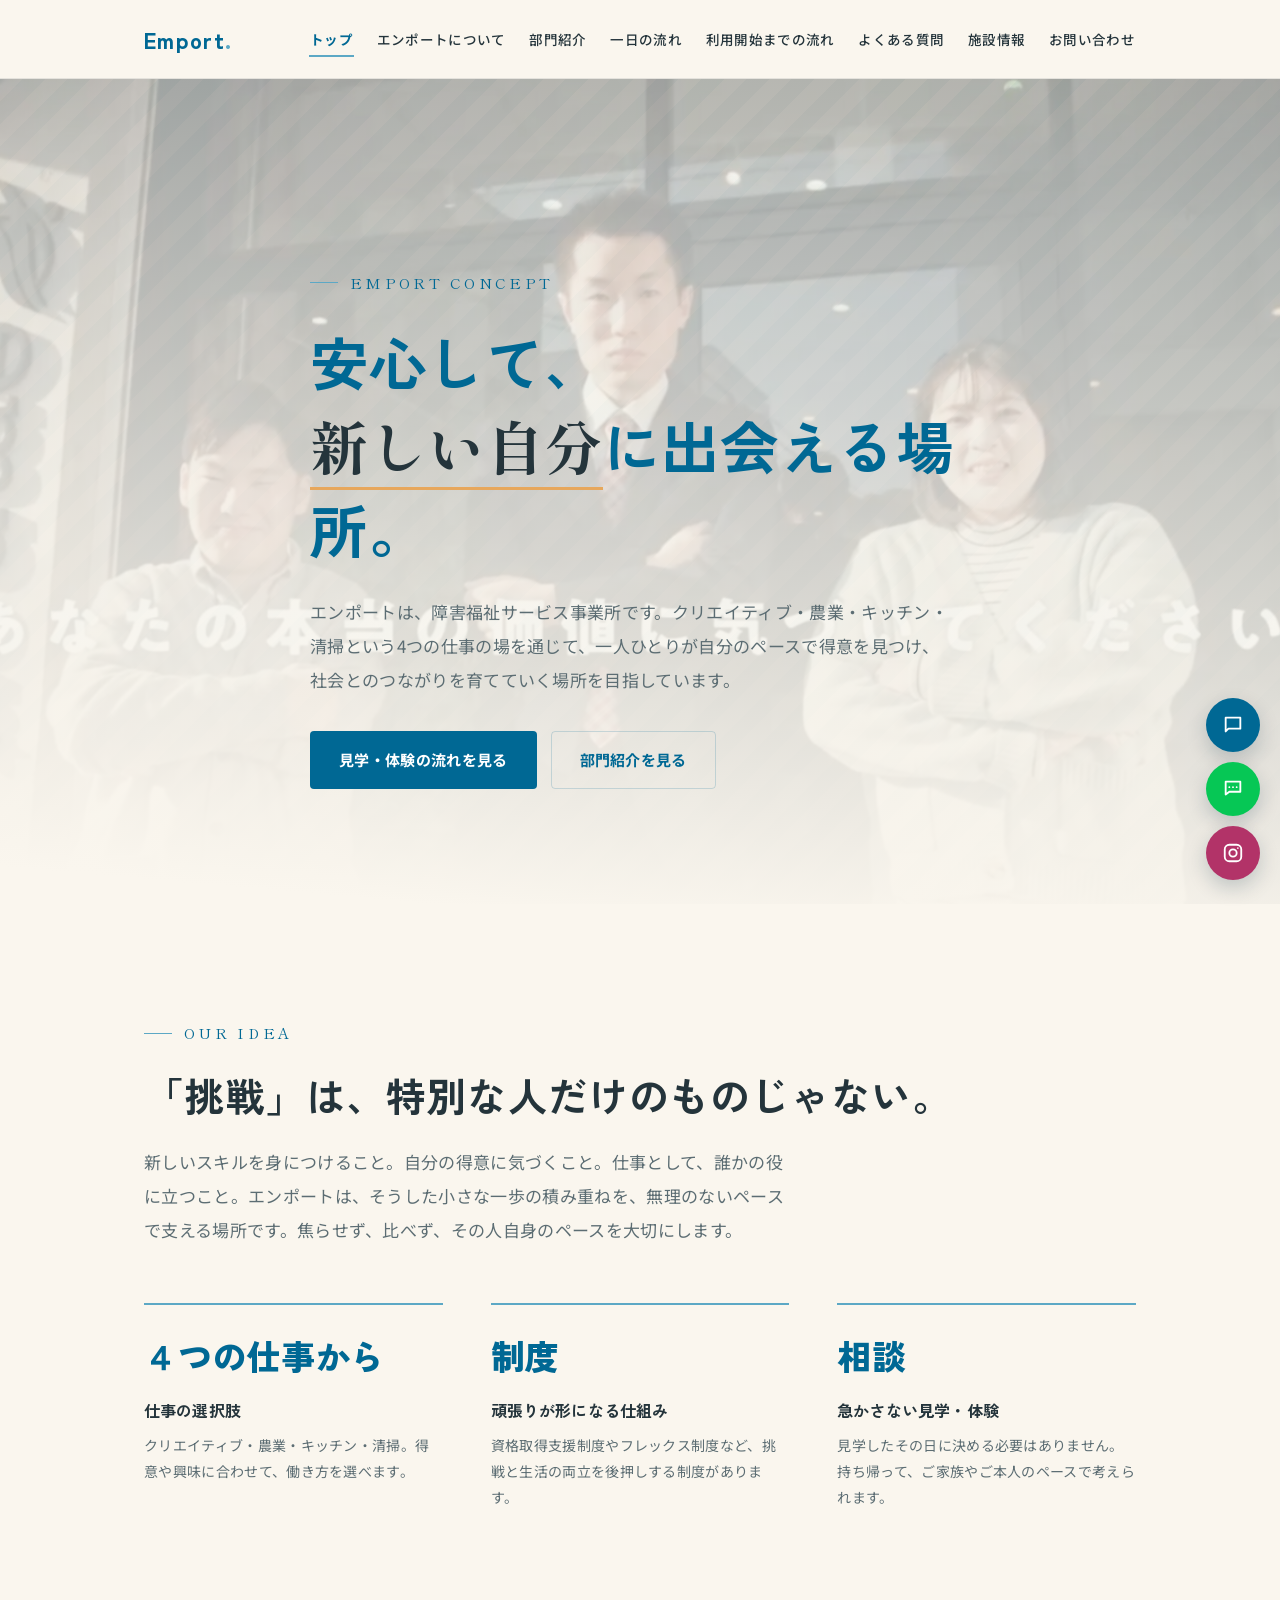
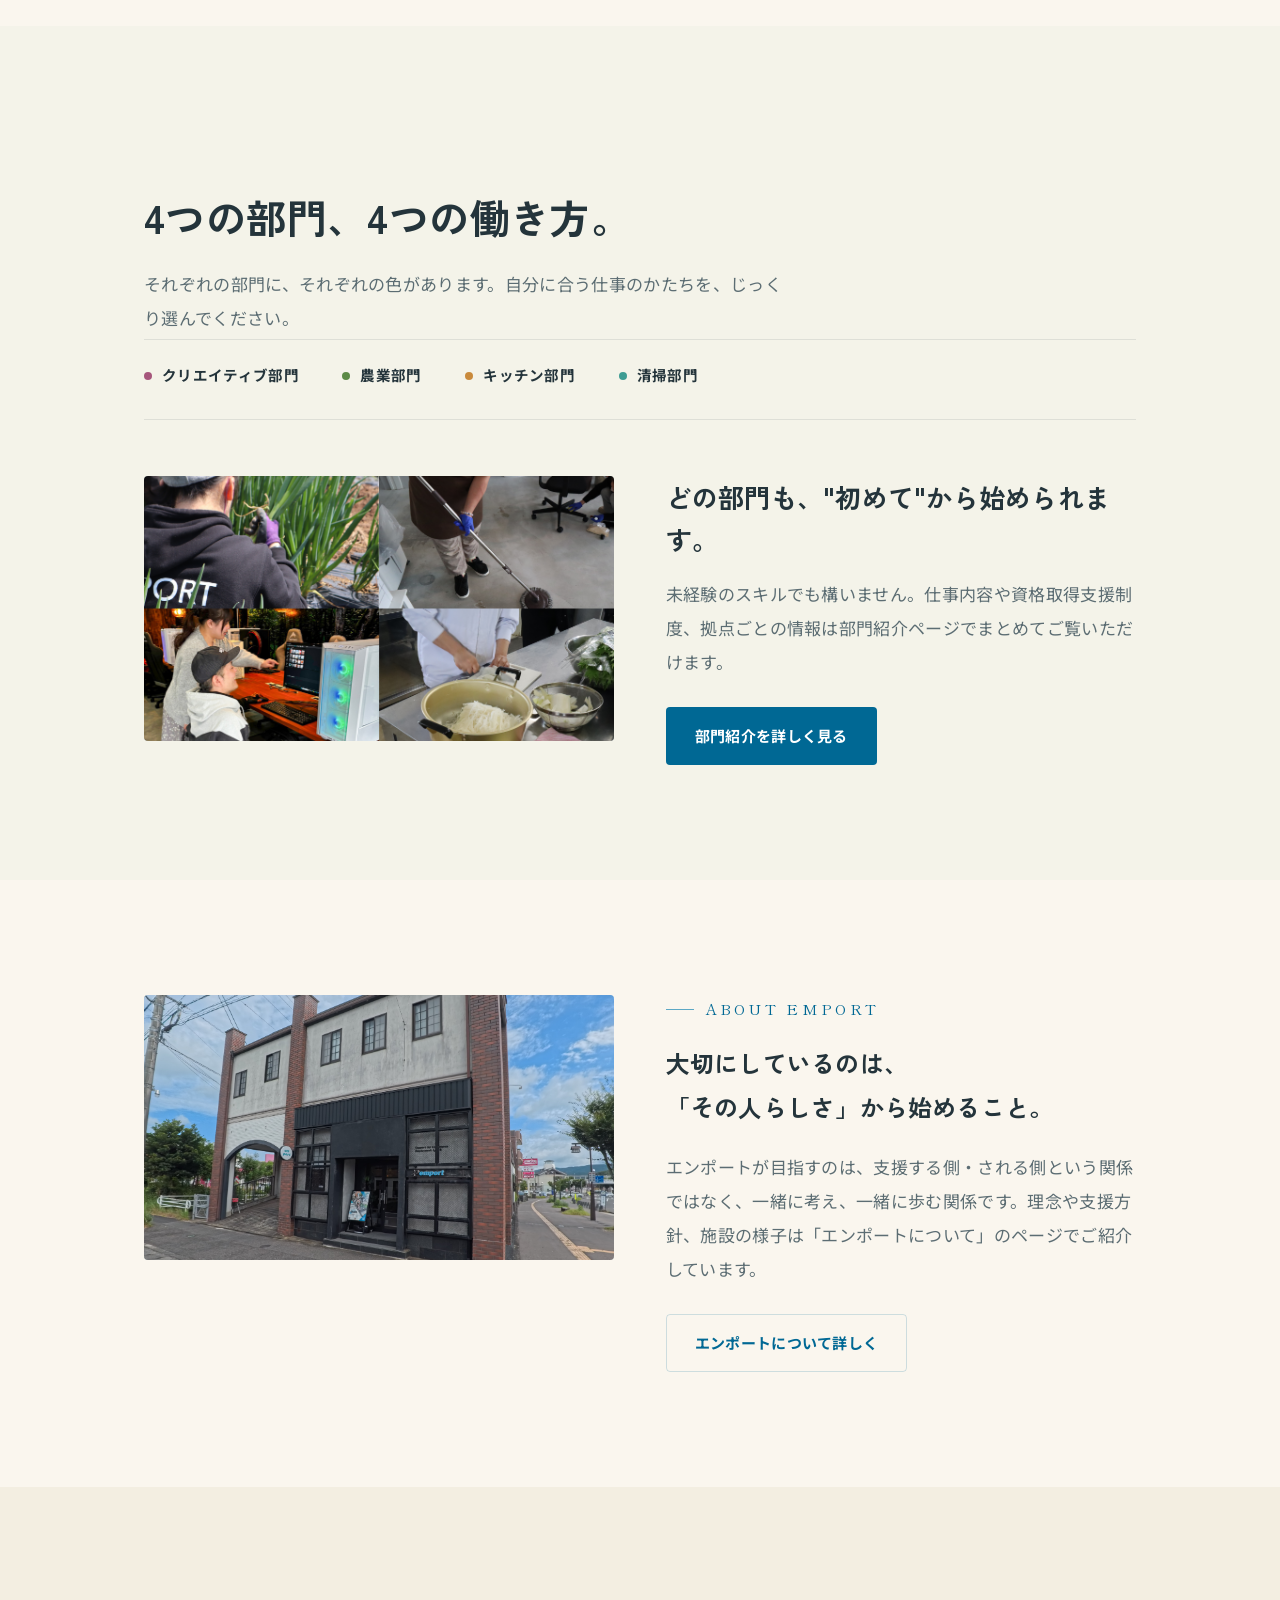
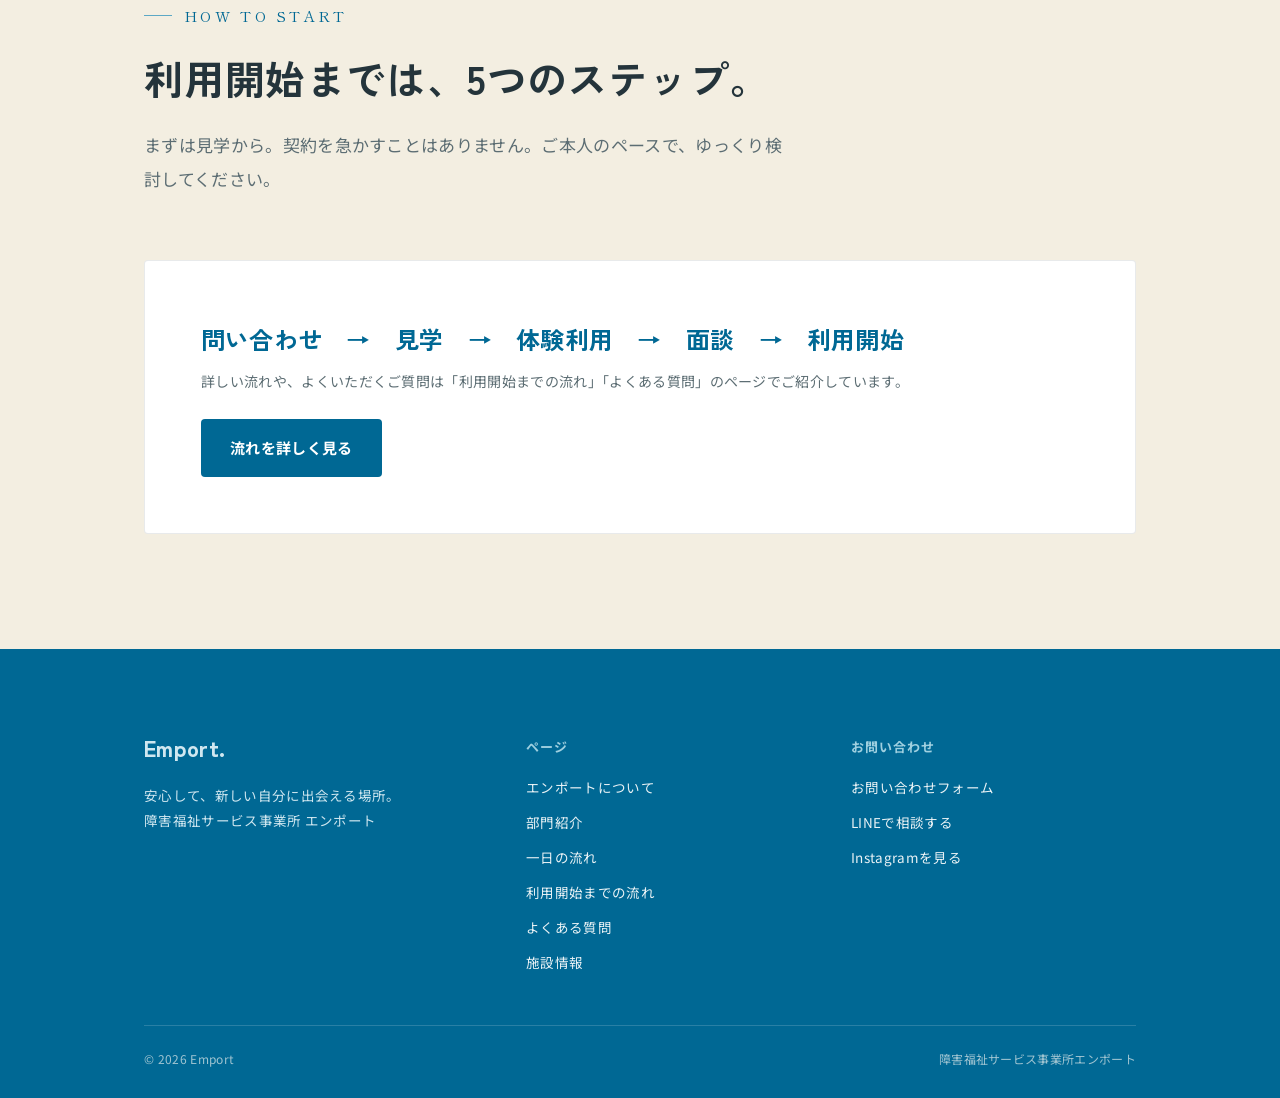
==== commit 1cb5e97e: "Add files via upload" ====
--- a/index.html
+++ b/index.html
@@ -11,7 +11,12 @@
 
 <header class="site-header">
   <div class="wrap">
-    <a href="index.html" class="logo">Emport<span>.</span></a>
+    <a href="index.html" class="logo">
+      <!-- 使用予定画像：images/logo.png -->
+      <img src="images/logo.png" alt="エンポート" class="logo-img"
+           onerror="this.style.display='none'; this.nextElementSibling.style.display='inline-flex';">
+      <span class="logo-text" style="display:none;">Emport<span class="dot">.</span></span>
+    </a>
     <nav class="main-nav" id="mainNav">
       <ul>
         <li><a href="index.html" aria-current="page">トップ</a></li>
@@ -165,7 +170,12 @@
   <div class="wrap">
     <div class="footer-grid">
       <div>
-        <p class="footer-logo">Emport.</p>
+        <p class="footer-logo">
+          <!-- 使用予定画像：images/logo-white.png -->
+          <img src="images/logo-white.png" alt="エンポート" class="footer-logo-img"
+               onerror="this.style.display='none'; this.nextElementSibling.style.display='inline-flex';">
+          <span class="footer-logo-text" style="display:none;">Emport.</span>
+        </p>
         <p>安心して、新しい自分に出会える場所。<br>障害福祉サービス事業所 エンポート</p>
       </div>
       <div>
--- a/css/style.css
+++ b/css/style.css
@@ -39,7 +39,7 @@
 }
 
 *{ box-sizing: border-box; }
-html{ scroll-behavior: smooth; }
+html{ scroll-behavior: smooth; overflow-x: hidden; width:100%; }
 body{
   margin:0;
   font-family: var(--font-body);
@@ -48,6 +48,8 @@
   line-height: 1.85;
   -webkit-font-smoothing: antialiased;
   letter-spacing: .02em;
+  overflow-x: hidden;
+  width:100%;
 }
 img{ max-width:100%; display:block; }
 a{ color: inherit; text-decoration: none; }
@@ -113,9 +115,8 @@
    Header / Navigation
    ========================================================= */
 .site-header{
-  position: sticky; top:0; z-index: 60;
-  background: rgba(250,246,238,0.92);
-  backdrop-filter: blur(6px);
+  position: sticky; top:0; z-index: 100;
+  background: var(--paper);
   border-bottom: 1px solid var(--line-soft);
 }
 .site-header .wrap{
@@ -123,13 +124,18 @@
   height: 78px;
 }
 .logo{
+  display:flex; align-items:center; gap:2px;
+}
+.logo-img{ height: 34px; width:auto; display:block; }
+.logo-text{
+  display:inline-flex; align-items:center;
   font-family: var(--font-display);
   font-weight:900;
   font-size: 22px;
   color: var(--deep);
   letter-spacing: .06em;
 }
-.logo span{ color: var(--sky); }
+.logo-text .dot{ color: var(--sky); }
 
 .nav-toggle{
   display:none;
@@ -473,7 +479,12 @@
   display:grid; grid-template-columns: 1.2fr 1fr 1fr; gap: 40px;
   padding-bottom: 40px; border-bottom: 1px solid rgba(255,255,255,.16);
 }
-.footer-logo{ font-family: var(--font-display); font-weight:900; font-size:22px; }
+.footer-logo{ display:flex; align-items:center; gap:2px; }
+.footer-logo-img{ height: 30px; width:auto; display:block; }
+.footer-logo-text{
+  display:inline-flex; align-items:center;
+  font-family: var(--font-display); font-weight:900; font-size:22px; color:inherit;
+}
 .footer-grid p{ font-size:13.5px; color:#cfe7f0; margin-top:14px; line-height:1.9; }
 .footer-grid h5{ font-size:13px; letter-spacing:.08em; color:#9fd0e0; margin-bottom:16px; }
 .footer-grid ul li{ margin-bottom:10px; font-size:13.5px; }
@@ -627,24 +638,27 @@
   .footer-grid{ grid-template-columns:1fr; gap:28px; }
   .grid-2, .grid-3{ grid-template-columns:1fr; }
   .contact-grid{ grid-template-columns:1fr; }
-}
-
-@media (max-width: 760px){
+  .dept-tabs{ gap:16px 28px; }
+  .channel-list{ grid-template-columns:1fr; }
+  .floating-contact{ right:14px; bottom:14px; }
+  .fc-btn{ width:48px; height:48px; }
+  .fc-btn svg{ width:19px; height:19px; }
+  .hero--video{ min-height:78vh; }
+}
+
+/* ナビはコンテンツより少し広い幅（1040px）でハンバーガーへ切り替え、
+   狭いPCウィンドウでも8項目のナビが窮屈に折り返す隙間を作らない */
+@media (max-width: 1040px){
   .nav-toggle{ display:block; }
   .main-nav{
     position:fixed; inset: 78px 0 0 0; background: var(--paper);
     transform: translateX(100%); transition: transform .28s ease;
     padding: 32px var(--gutter);
     overflow-y:auto;
+    z-index: 1;
   }
   .main-nav.open{ transform: translateX(0); }
   .main-nav ul{ flex-direction:column; gap: 4px; }
   .main-nav a{ display:block; padding: 16px 4px; font-size:17px; border-bottom:1px solid var(--line-soft); }
   .main-nav a::after{ display:none; }
-  .dept-tabs{ gap:16px 28px; }
-  .channel-list{ grid-template-columns:1fr; }
-  .floating-contact{ right:14px; bottom:14px; }
-  .fc-btn{ width:48px; height:48px; }
-  .fc-btn svg{ width:19px; height:19px; }
-  .hero--video{ min-height:78vh; }
-}
+}
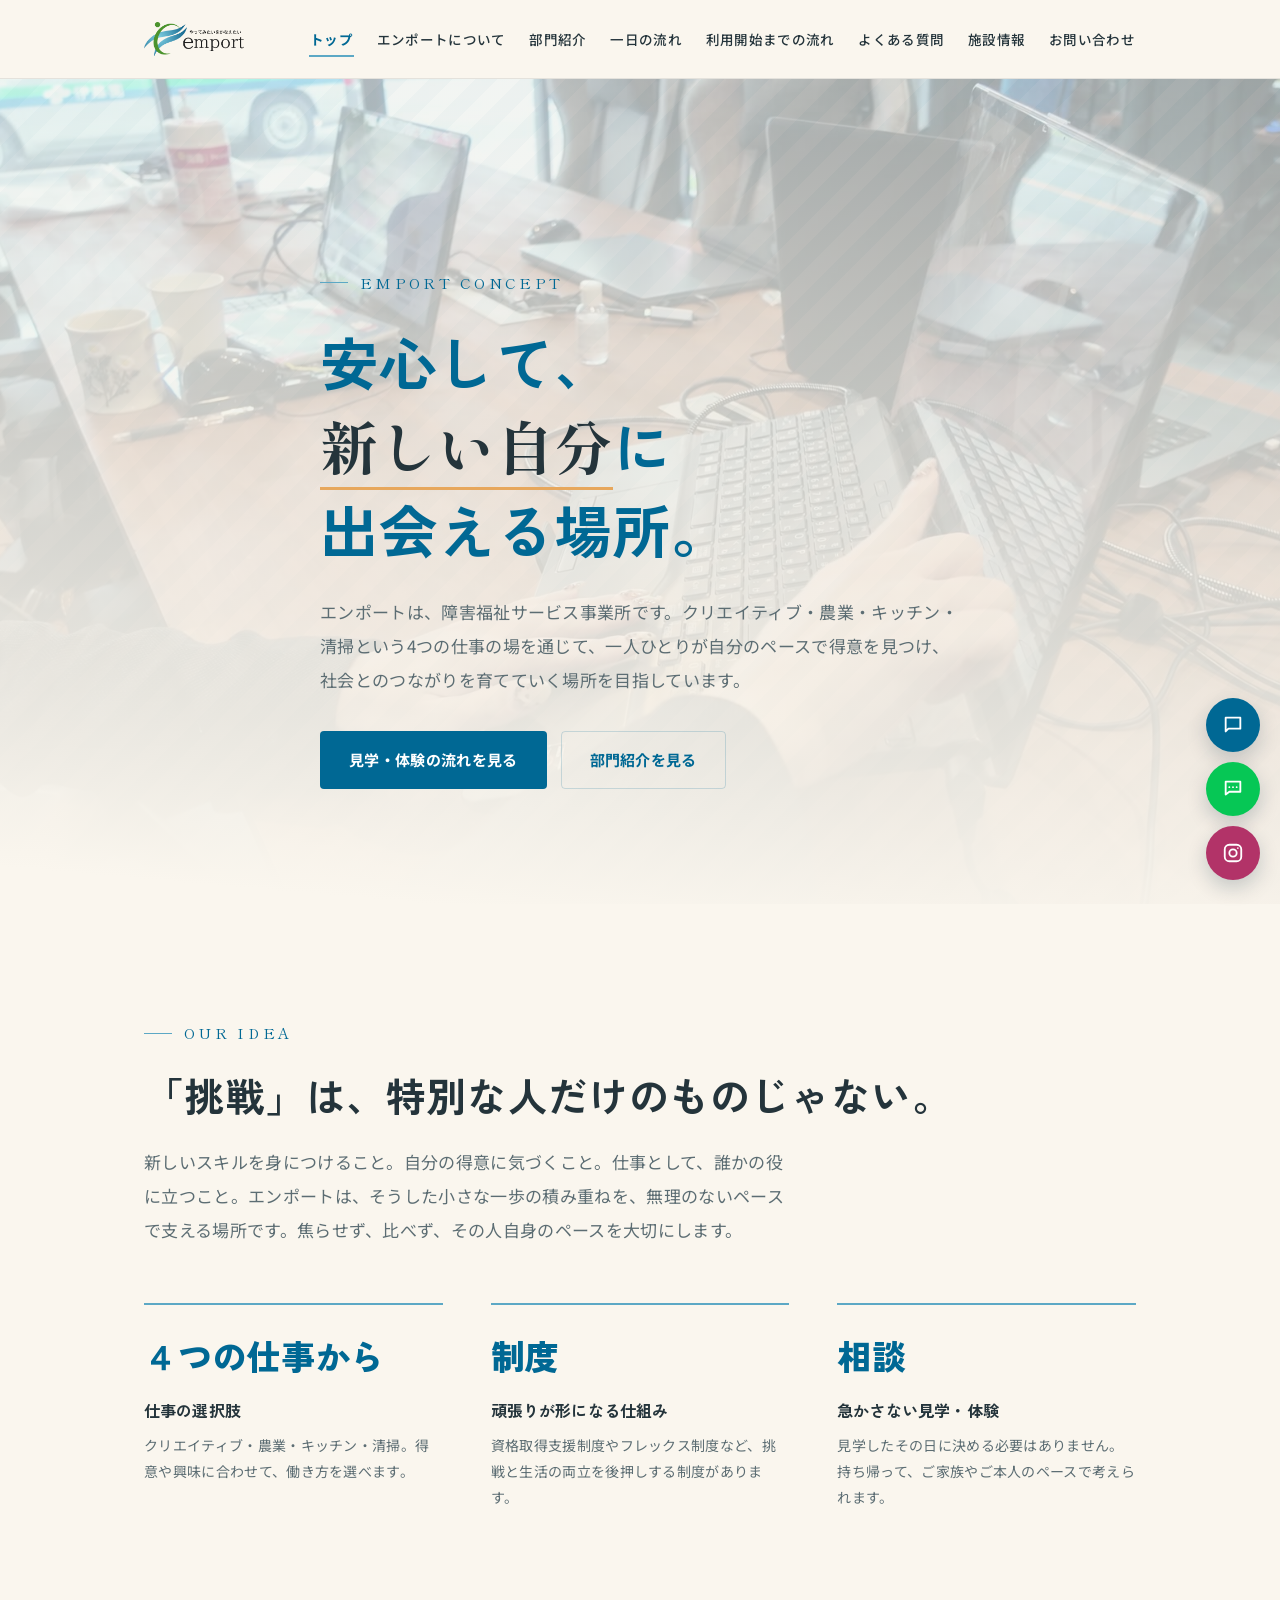
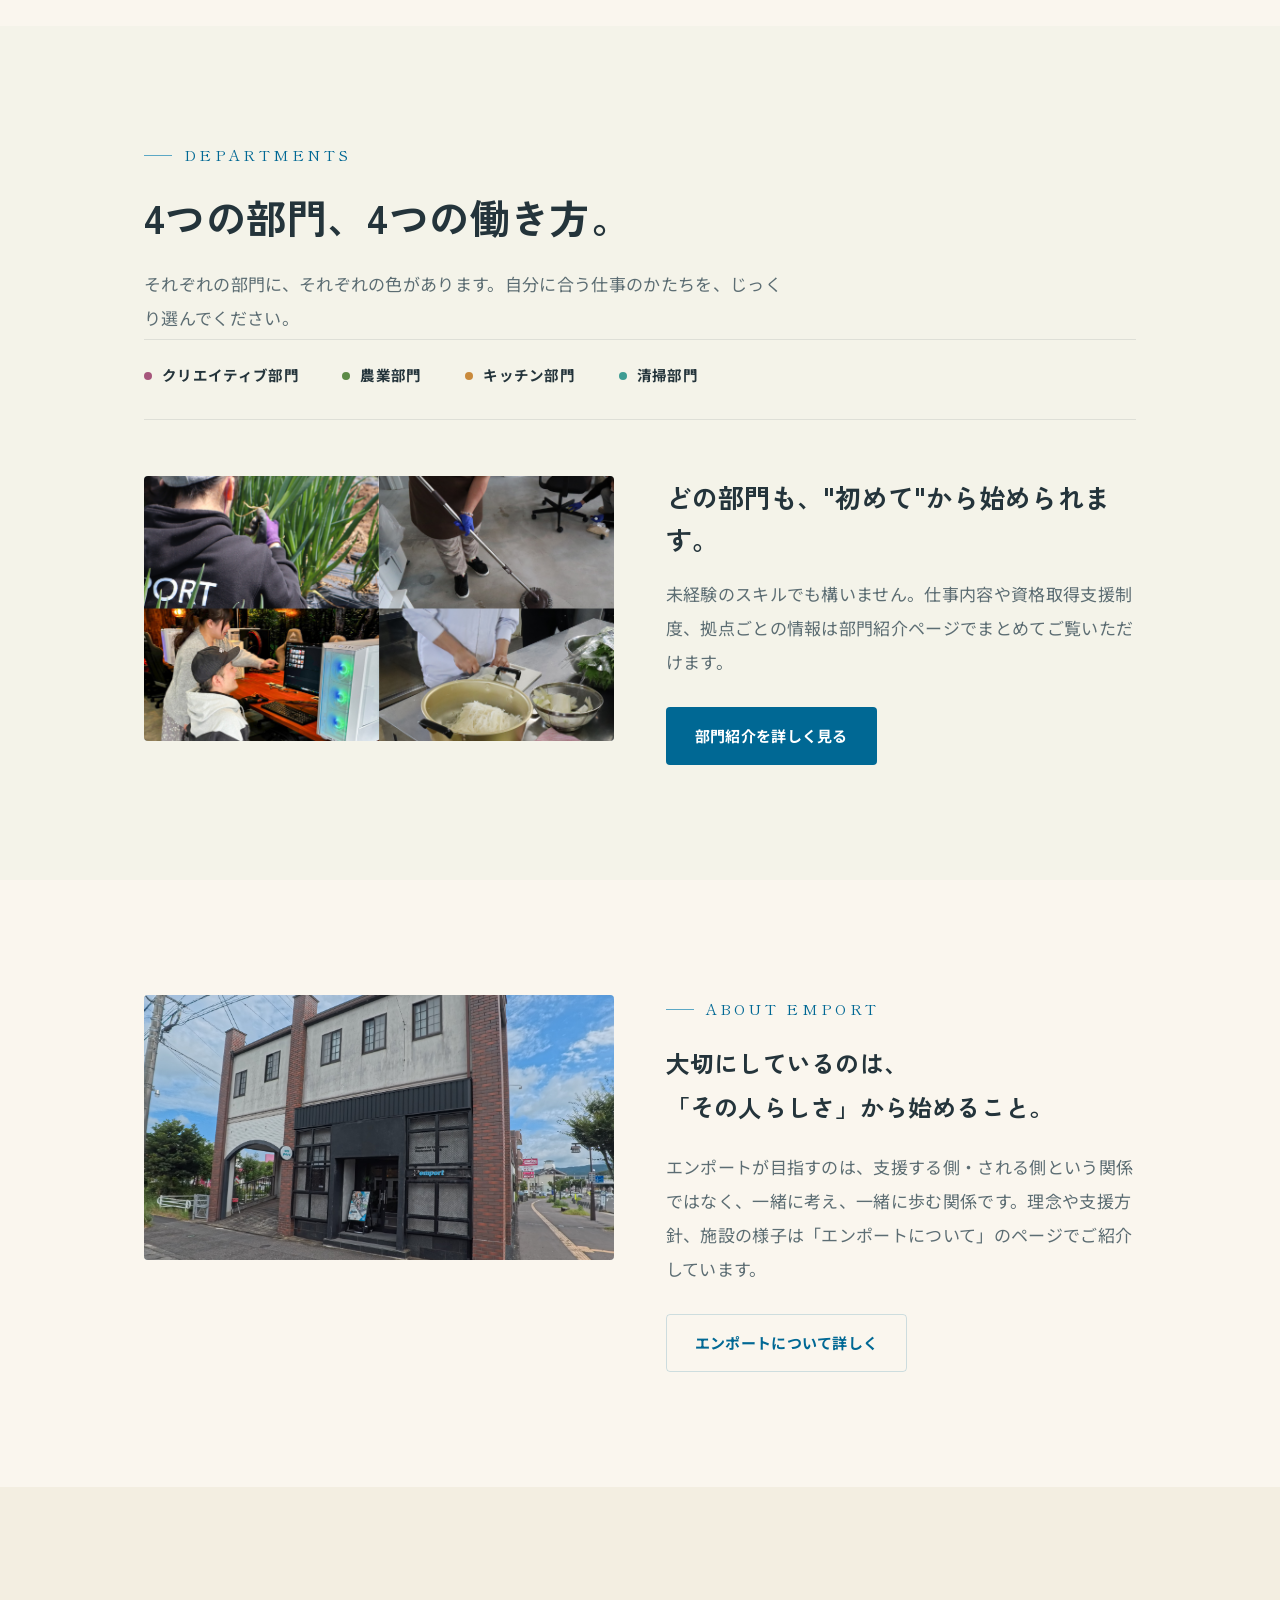
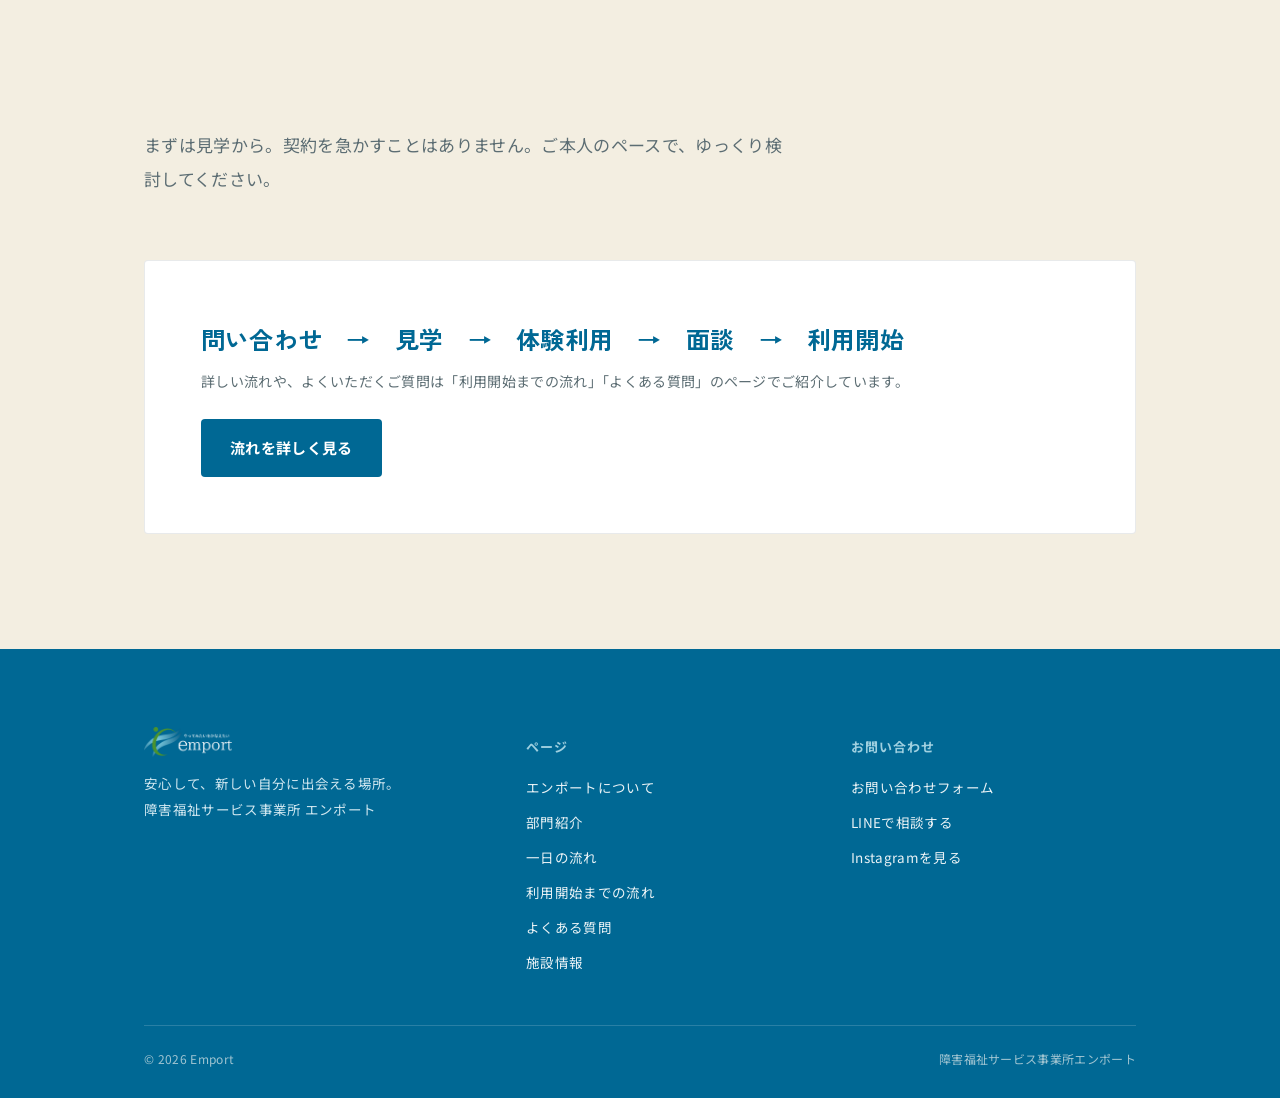
==== commit 7a98e937: "Add files via upload" ====
--- a/index.html
+++ b/index.html
@@ -56,7 +56,7 @@
     <div class="wrap hero-copy-wrap">
       <div class="hero-copy">
         <p class="eyebrow">EMPORT CONCEPT</p>
-        <h1>安心して、<br><em>新しい自分</em>に出会える場所。</h1>
+        <h1>安心して、<br><em>新しい自分</em>に<br>出会える場所。</h1>
         <p class="lede">エンポートは、障害福祉サービス事業所です。クリエイティブ・農業・キッチン・清掃という4つの仕事の場を通じて、一人ひとりが自分のペースで得意を見つけ、社会とのつながりを育てていく場所を目指しています。</p>
         <div class="hero-cta">
           <a href="process.html" class="btn btn--primary">見学・体験の流れを見る</a>
